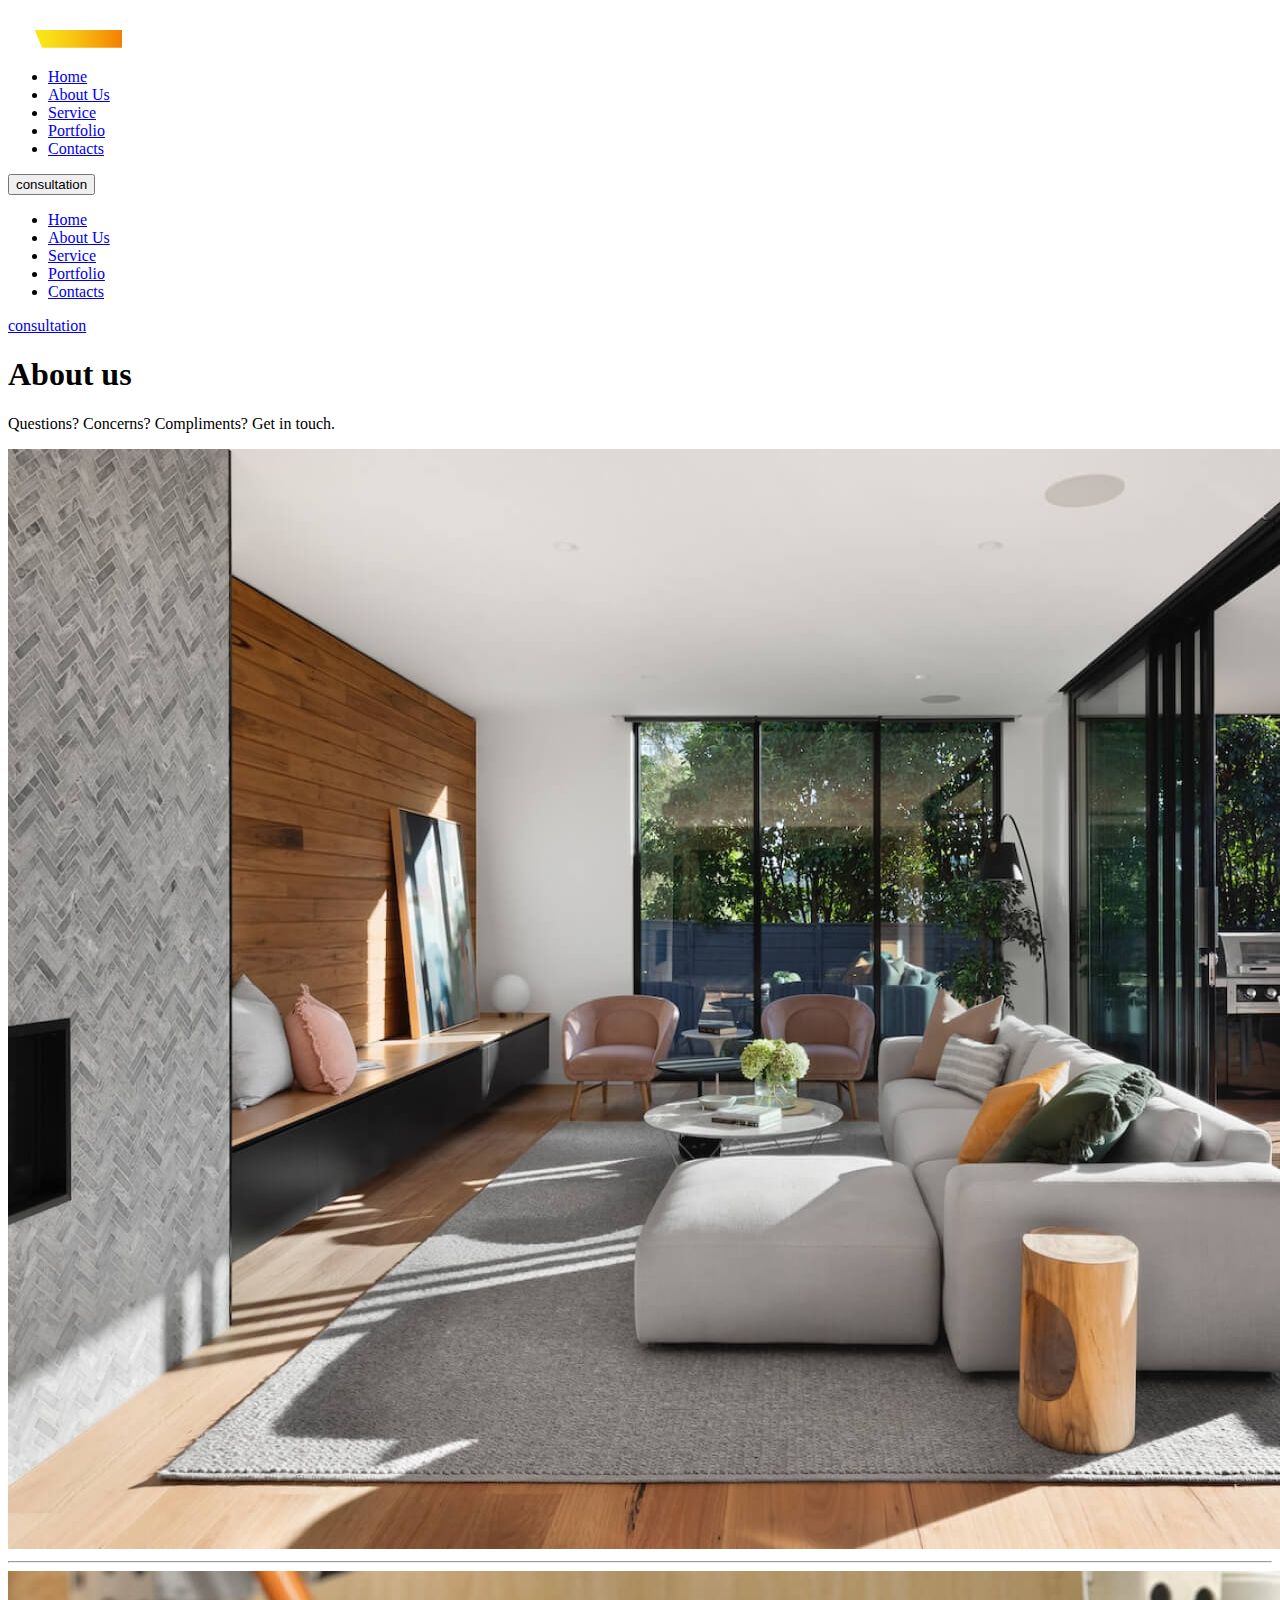
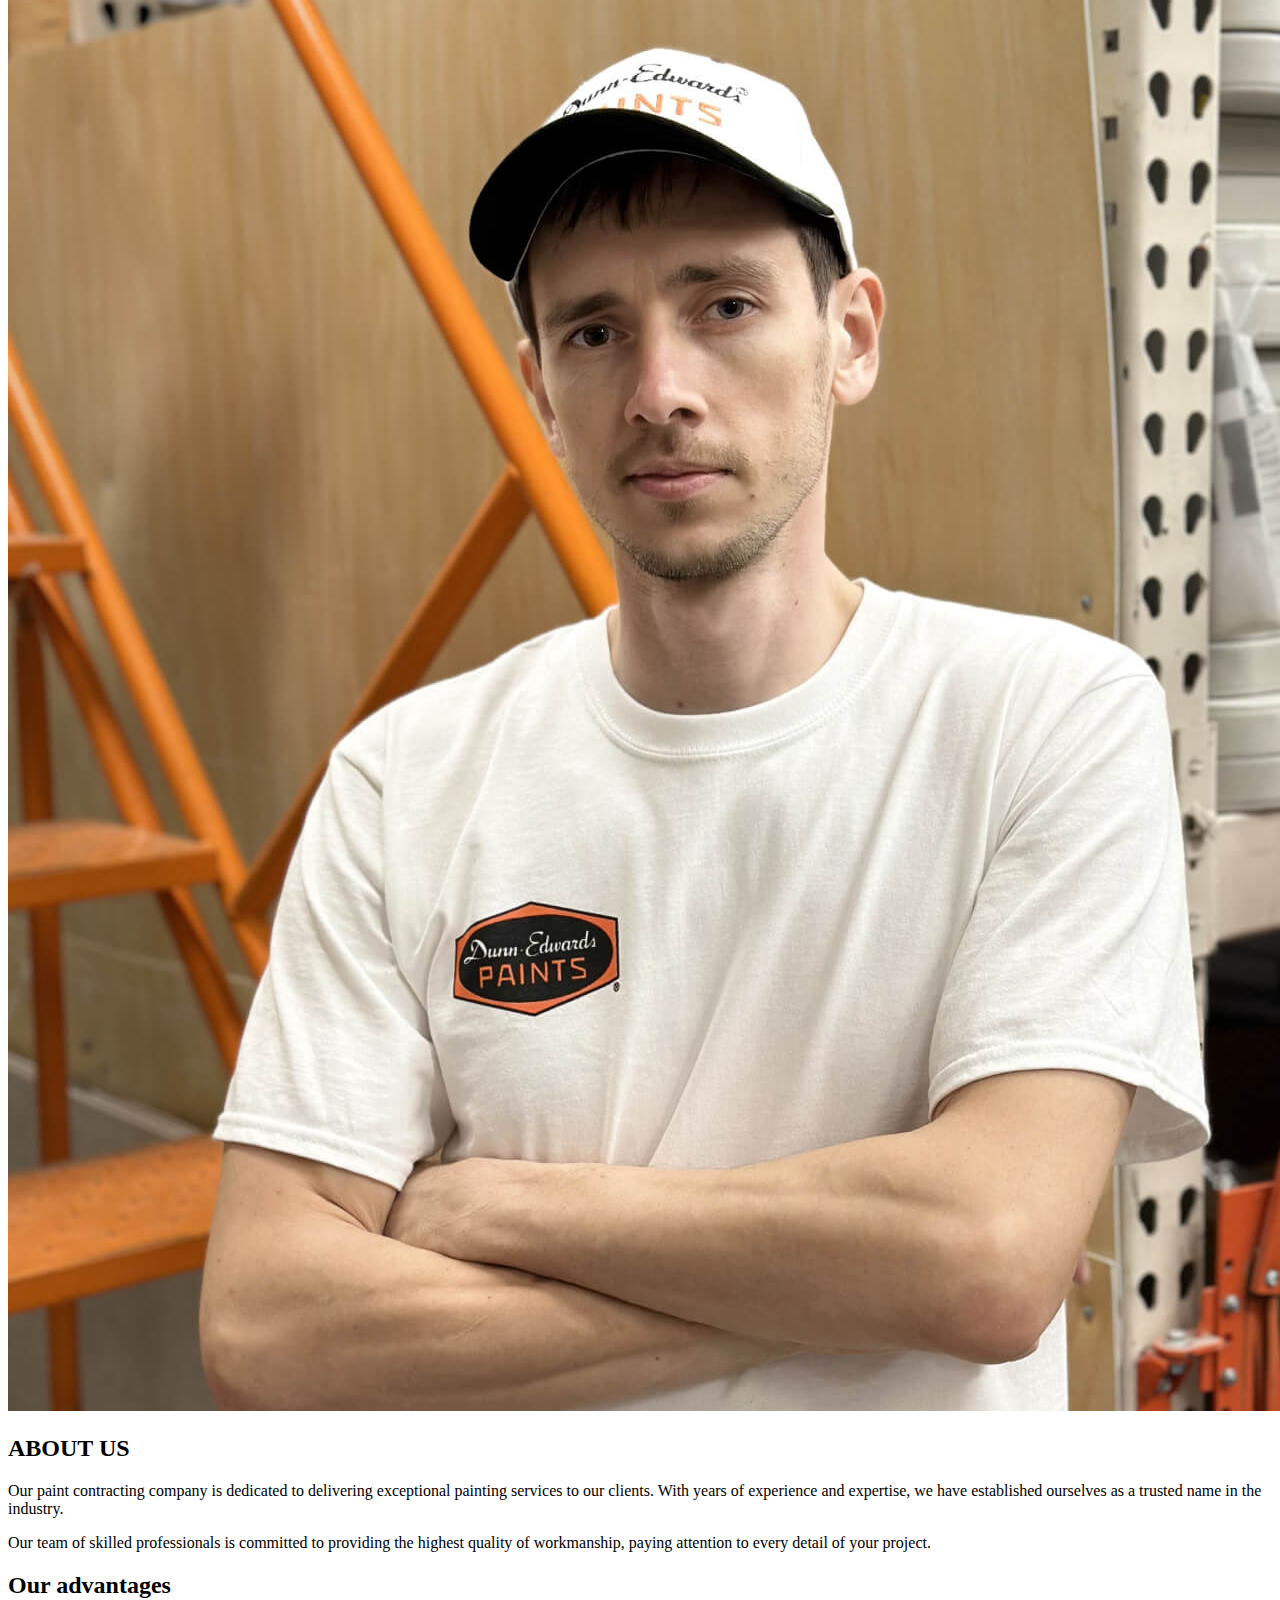
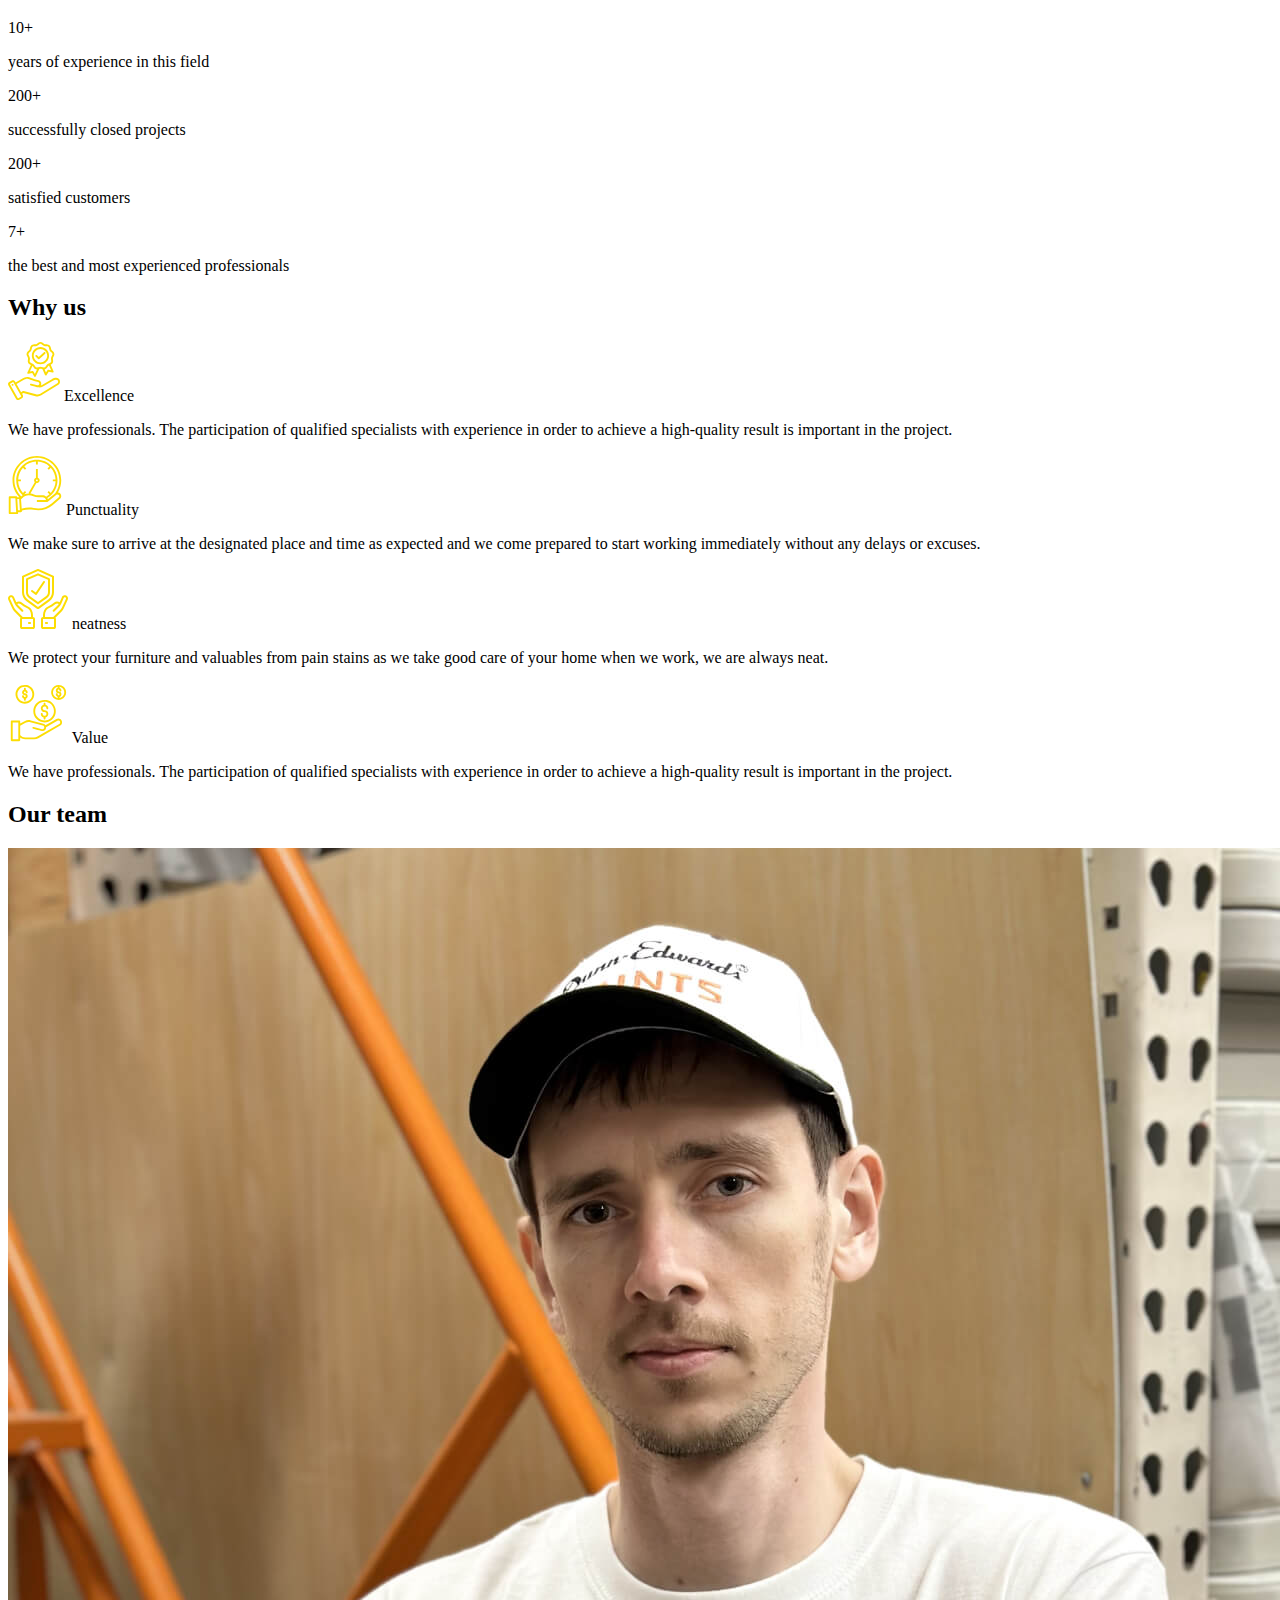
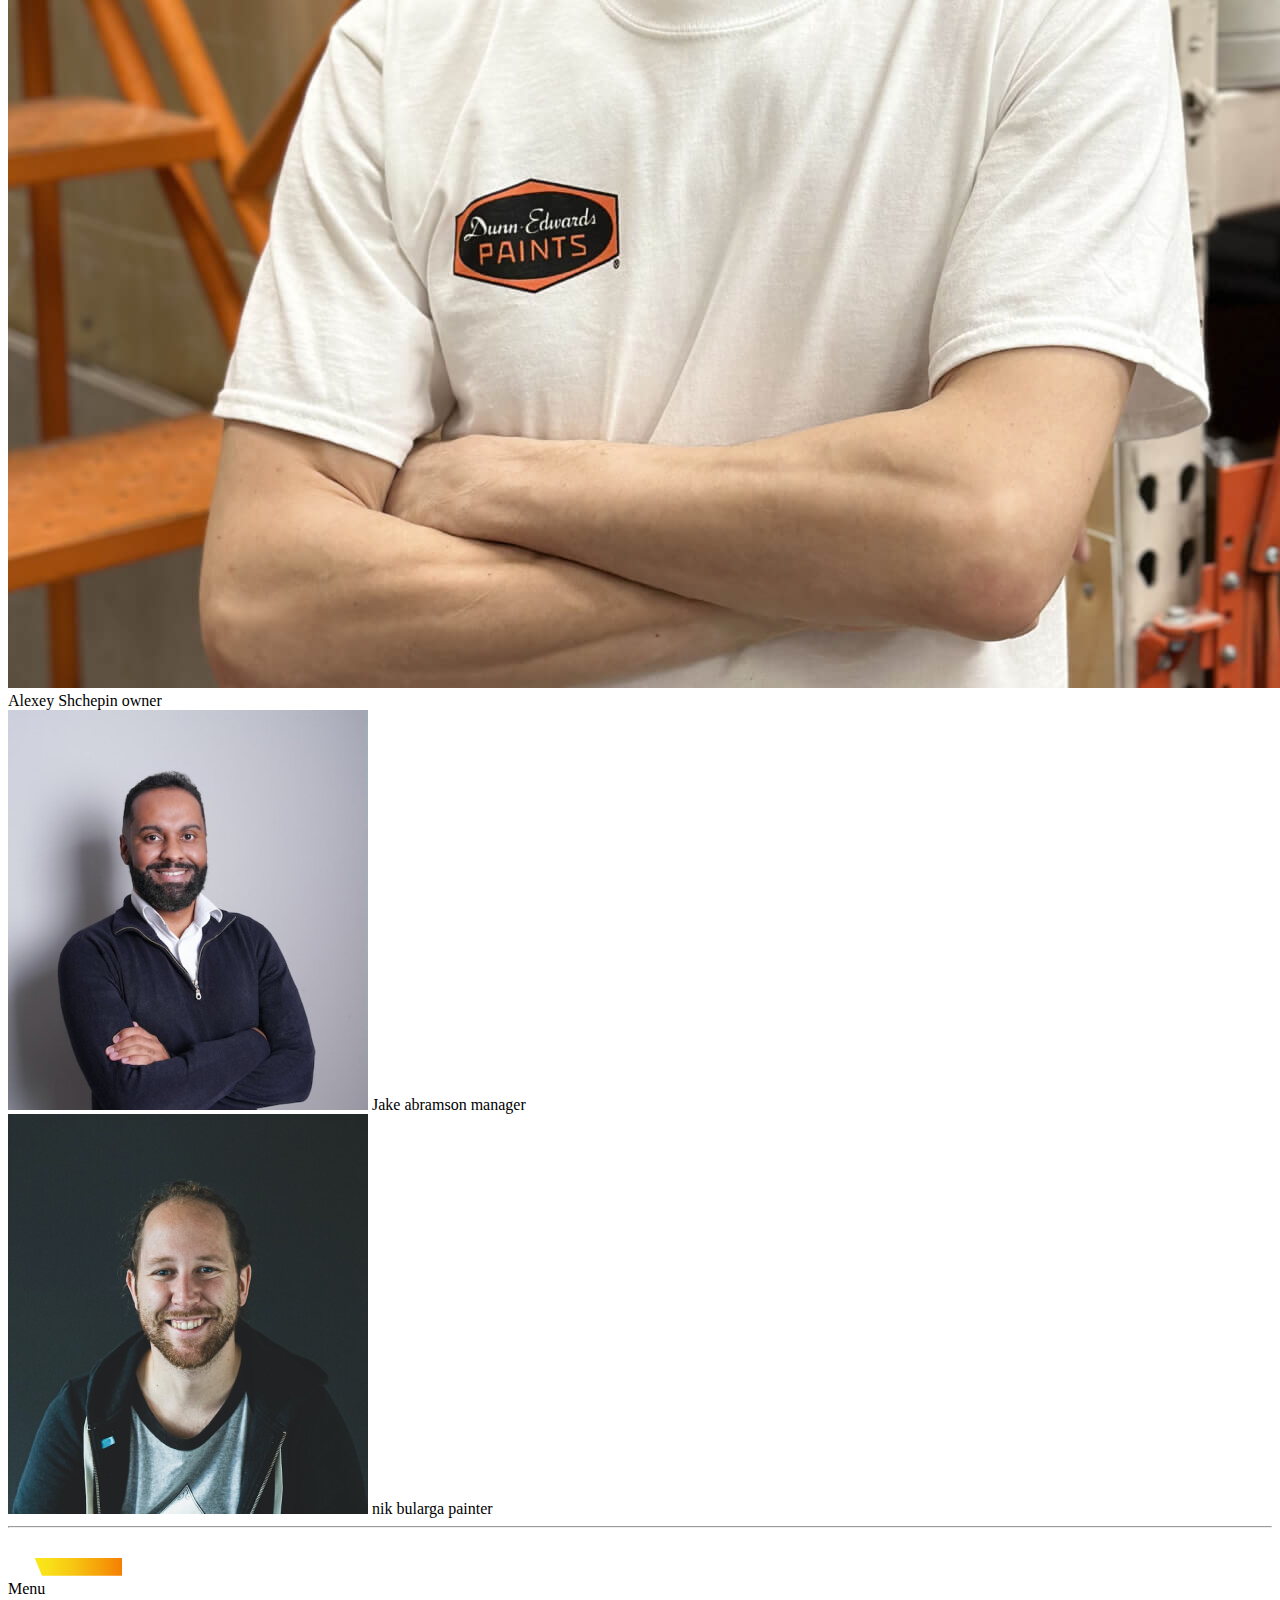
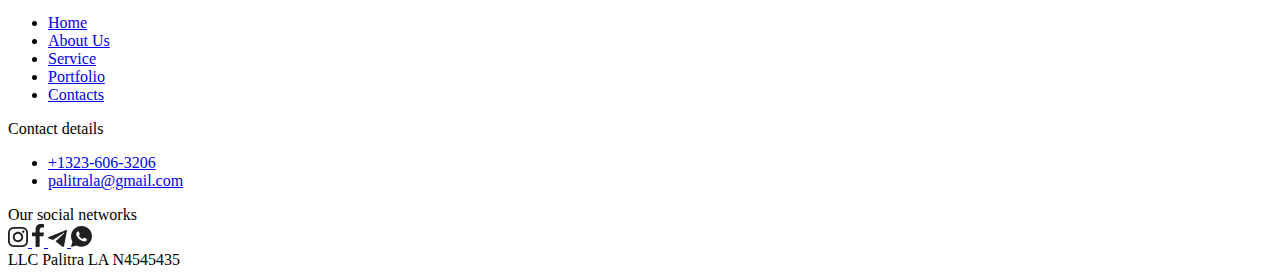
==== about.html @ a0961317 "add all site" ====
<!DOCTYPE html>
<html lang="en">

<head>
    <meta charset="UTF-8">
    <meta http-equiv="X-UA-Compatible" content="IE=edge">
    <meta name="viewport" content="width=device-width, initial-scale=1.0">
    <link rel="stylesheet" href="./style/style.css">
    <link rel="stylesheet" href="./style/slick-theme.css">
    <title>Document</title>
</head>

<body>
    <header>
        <div class="container">
            <div class="header__container">
                <img src="./images/logo.svg" alt="Header Logo" class="header__logo">
                <nav class="header__nav">
                    <ul>
                        <li ><a href="./index.html">Home</a></li>
                        <li><a class="active" href="./about.html">About Us</a></li>
                        <li><a href="#">Service</a></li>
                        <li><a href="./portfolio.html">Portfolio</a></li>
                        <li><a href="#">Contacts</a></li>
                    </ul>
                </nav>
                <button class="header__btn btn">consultation</button>
                <div class="menu-btn">
                    <span></span>
                    <span></span>
                    <span></span>
                </div>
            </div>
    
            <div class="menu">
                <nav>
                    <ul>
                        <li ><a href="./index.html">Home</a></li>
                        <li><a class="active" href="./about.html">About Us</a></li>
                        <li><a href="#">Service</a></li>
                        <li><a href="./portfolio.html">Portfolio</a></li>
                        <li><a href="#">Contacts</a></li>
                    </ul>
                   <a href="#" class="btn">consultation</a>
                </nav>
            </div>
        </div>
    </header>
    <main>
        <section class="main">
            <div class="container">
                <div class="main__container">
                    <div class="main__text">
                        <h1 class="main__title">About us</h1>
                        <p class="main__description">Questions? Concerns? Compliments? Get in touch.</p>
                        <!-- <a class="btn main__btn">Get started</a> -->
                    </div>
                    <img src="./images/home.jpg" alt="home">
                </div>
            </div>
            <hr>
        </section>
        <section class="about">
            <div class="container">
                <div class="about__container">
                    <img src="./images/man.jpg" alt="Man">
                    <div class="about__text">
                        <h2 class="about__title">ABOUT US</h2>
                        <p>Our paint contracting company is dedicated to delivering exceptional painting services to our
                            clients. With years of experience and expertise, we have established ourselves as a trusted
                            name in the industry.</p>
                        <p class="about__description">Our team of skilled professionals is committed to providing the
                            highest quality of workmanship, paying attention to every detail of your project.</p>
                        <!-- <a class="about__btn btn" href="#">Read more</a> -->
                    </div>
                </div>
            </div>
        </section>
        <section class="adventages">
            <div class="container">
                <h2 class="adventages__title">Our advantages</h2>
                <div class="adventages__container">
                    <div class="adventages__item">
                        <span>10+</span>
                        <p>years of experience in this field</p>
                    </div>
                    <div class="adventages__item">
                        <span>200+</span>
                        <p>successfully closed projects</p>
                    </div>
                    <div class="adventages__item">
                        <span>200+</span>
                        <p>satisfied customers</p>
                    </div>
                    <div class="adventages__item">
                        <span>7+</span>
                        <p>the best and most experienced professionals</p>
                    </div>
                </div>
            </div>
        </section>
        <section class="whyus">
            <div class="container">
                <h2 class="whyus__title">Why us</h2>
                <div class="whyus__wrapper">
                    <div class="whyus__item">
                        <img src="./images/Excellence.svg" alt="Excellence" class="whyus__item-img">
                        <span class="whyus__item-title">Excellence</span>
                        <p class="whyus__item-description">We have professionals. The participation of qualified specialists with experience  in order to achieve a high-quality result is important in the project.</p>
                    </div>
                    <div class="whyus__item">
                        <img src="./images/Punctuality.svg" alt="Punctuality" class="whyus__item-img">
                        <span class="whyus__item-title">Punctuality</span>
                        <p class="whyus__item-description">We make sure to arrive at the designated place and time as expected and we come prepared to start working immediately without any delays or excuses.</p>
                    </div>
                    <div class="whyus__item">
                        <img src="./images/neatness.svg" alt="neatness" class="whyus__item-img">
                        <span class="whyus__item-title">neatness</span>
                        <p class="whyus__item-description">We protect your furniture and valuables from pain stains as we take good care of your home when we work, we are always neat.</p>
                    </div>
                    <div class="whyus__item">
                        <img src="./images/Exellence.svg" alt="Value" class="whyus__item-img">
                        <span class="whyus__item-title">Value</span>
                        <p class="whyus__item-description">We have professionals. The participation of qualified specialists with experience  in order to achieve a high-quality result is important in the project.</p>
                    </div>
                </div>
            </div>
        </section>
        <section class="team">
            <div class="container">
                <h2 class="team__title">Our team</h2>
                <div class="team__container">
                    <div class="team__teammate">
                        <img class="team__teammate-img" src="./images/man.jpg" alt="Alexey Shchepin">
                        <span class="team__teammate-name">Alexey Shchepin</span>
                        <span class="team__teammate-position">owner</span>
                    </div>
                    <div class="team__teammate">
                        <img class="team__teammate-img" src="./images/man2.jpg" alt="Jake Abramson">
                        <span class="team__teammate-name">Jake abramson</span>
                        <span class="team__teammate-position">manager</span>
                    </div>
                    <div class="team__teammate">
                        <img class="team__teammate-img" src="./images/man3.jpg" alt="Nik Bularga">
                        <span class="team__teammate-name">nik bularga</span>
                        <span class="team__teammate-position">painter</span>
                    </div>
                </div>
            </div>
        </section>
        <hr>
    </main>
    <footer>
        <div class="container">
            <div class="footer__container">
                <img src="./images/logo.svg" alt="Footer Logo">
                <div class="footer__wrapper">
                    <div class="footer__first-column">
                        <span class="footer__first-column-title">Menu</span>
                        <ul>
                            <li><a href="#">Home</a></li>
                            <li><a href="#">About Us</a></li>
                            <li><a href="#">Service</a></li>
                            <li><a href="#">Portfolio</a></li>
                            <li><a href="#">Contacts</a></li>
                        </ul>
                    </div>
                    <div class="footer__second-coumn">
                        <span class="footer__first-column-title">Contact details</span>
                        <ul>
                            <li><a href="tel:+1323-606-3206">+1323-606-3206</a></li>
                            <li><a href="mailto:palitrala@gmail.com">palitrala@gmail.com</a></li>
                        </ul>
                    </div>
                    <div class="footer__socials">
                        <span class="footer__first-column-title">Our social networks</span>
                        <div class="footer__socials-icons">
                            <a href="https://www.instagram.com/palitra_la/">
                                <svg width="20" height="20" viewBox="0 0 20 20" fill="none"
                                    xmlns="http://www.w3.org/2000/svg">
                                    <path
                                        d="M10 1.80723C12.6506 1.80723 13.0121 1.80723 14.0964 1.80723C15.0602 1.80723 15.5422 2.04819 15.9036 2.16868C16.3855 2.40964 16.747 2.53012 17.1084 2.89157C17.4699 3.25301 17.7108 3.61446 17.8313 4.09639C17.9518 4.45783 18.0723 4.93976 18.1928 5.90362C18.1928 6.98795 18.1928 7.22892 18.1928 10C18.1928 12.7711 18.1928 13.0121 18.1928 14.0964C18.1928 15.0602 17.9518 15.5422 17.8313 15.9036C17.5904 16.3855 17.4699 16.747 17.1084 17.1084C16.747 17.4699 16.3855 17.7108 15.9036 17.8313C15.5422 17.9518 15.0602 18.0723 14.0964 18.1928C13.0121 18.1928 12.7711 18.1928 10 18.1928C7.22892 18.1928 6.98795 18.1928 5.90362 18.1928C4.93976 18.1928 4.45783 17.9518 4.09639 17.8313C3.61446 17.5904 3.25301 17.4699 2.89157 17.1084C2.53012 16.747 2.28916 16.3855 2.16868 15.9036C2.04819 15.5422 1.92771 15.0602 1.80723 14.0964C1.80723 13.0121 1.80723 12.7711 1.80723 10C1.80723 7.22892 1.80723 6.98795 1.80723 5.90362C1.80723 4.93976 2.04819 4.45783 2.16868 4.09639C2.40964 3.61446 2.53012 3.25301 2.89157 2.89157C3.25301 2.53012 3.61446 2.28916 4.09639 2.16868C4.45783 2.04819 4.93976 1.92771 5.90362 1.80723C6.98795 1.80723 7.3494 1.80723 10 1.80723ZM10 0C7.22892 0 6.98795 0 5.90362 0C4.81928 0 4.09639 0.240965 3.49398 0.481928C2.89157 0.722892 2.28916 1.08434 1.68675 1.68675C1.08434 2.28916 0.843374 2.77109 0.481928 3.49398C0.240965 4.09639 0.120482 4.81928 0 5.90362C0 6.98795 0 7.3494 0 10C0 12.7711 0 13.0121 0 14.0964C0 15.1807 0.240965 15.9036 0.481928 16.506C0.722892 17.1084 1.08434 17.7108 1.68675 18.3133C2.28916 18.9157 2.77109 19.1566 3.49398 19.5181C4.09639 19.759 4.81928 19.8795 5.90362 20C6.98795 20 7.3494 20 10 20C12.6506 20 13.0121 20 14.0964 20C15.1807 20 15.9036 19.759 16.506 19.5181C17.1084 19.2771 17.7108 18.9157 18.3133 18.3133C18.9157 17.7108 19.1566 17.2289 19.5181 16.506C19.759 15.9036 19.8795 15.1807 20 14.0964C20 13.0121 20 12.6506 20 10C20 7.3494 20 6.98795 20 5.90362C20 4.81928 19.759 4.09639 19.5181 3.49398C19.2771 2.89157 18.9157 2.28916 18.3133 1.68675C17.7108 1.08434 17.2289 0.843374 16.506 0.481928C15.9036 0.240965 15.1807 0.120482 14.0964 0C13.0121 0 12.7711 0 10 0Z"
                                        fill="#202020" />
                                    <path
                                        d="M10 4.81928C7.10843 4.81928 4.81928 7.10843 4.81928 10C4.81928 12.8916 7.10843 15.1807 10 15.1807C12.8916 15.1807 15.1807 12.8916 15.1807 10C15.1807 7.10843 12.8916 4.81928 10 4.81928ZM10 13.3735C8.19277 13.3735 6.62651 11.9277 6.62651 10C6.62651 8.19277 8.07229 6.62651 10 6.62651C11.8072 6.62651 13.3735 8.07229 13.3735 10C13.3735 11.8072 11.8072 13.3735 10 13.3735Z"
                                        fill="#202020" />
                                    <path
                                        d="M15.3012 5.90362C15.9666 5.90362 16.506 5.3642 16.506 4.6988C16.506 4.03339 15.9666 3.49398 15.3012 3.49398C14.6358 3.49398 14.0964 4.03339 14.0964 4.6988C14.0964 5.3642 14.6358 5.90362 15.3012 5.90362Z"
                                        fill="#202020" />
                                </svg>
                            </a>
                            <a href="https://www.facebook.com/profile.php?id=1412212329">
                                <svg width="12" height="23" viewBox="0 0 12 23" fill="none"
                                    xmlns="http://www.w3.org/2000/svg">
                                    <path
                                        d="M7.65708 12.3648H11.3793L11.9637 8.56055H7.65632V6.48134C7.65632 4.90099 8.16957 3.49962 9.63891 3.49962H12V0.179741C11.5852 0.123382 10.7078 0 9.04996 0C5.58819 0 3.55867 1.8393 3.55867 6.0297V8.56055H0V12.3648H3.55867V22.821C4.26344 22.9276 4.97729 23 5.71007 23C6.37245 23 7.01893 22.9391 7.65708 22.8522V12.3648Z"
                                        fill="#202020" />
                                </svg>
                            </a>
                            <a href="https://t.me/Grom1964">
                                <svg width="19" height="17" viewBox="0 0 19 17" fill="none"
                                    xmlns="http://www.w3.org/2000/svg">
                                    <path
                                        d="M19 0.602225L15.9946 16.2923C15.9946 16.2923 15.5741 17.3801 14.4189 16.8584L7.48458 11.3526L7.45242 11.3364C8.38909 10.4654 15.6524 3.70266 15.9698 3.39612C16.4613 2.92136 16.1562 2.63873 15.5856 2.99736L4.85679 10.053L0.717638 8.61077C0.717638 8.61077 0.0662573 8.37083 0.00359284 7.84911C-0.0598962 7.32653 0.739076 7.0439 0.739076 7.0439L17.6131 0.188948C17.6131 0.188948 19 -0.44207 19 0.602225Z"
                                        fill="#202020" />
                                </svg>
                            </a>
                            <a href="https://api.whatsapp.com/send?phone=13236063206&PalitraLa">
                                <svg width="21" height="21" viewBox="0 0 21 21" fill="none"
                                    xmlns="http://www.w3.org/2000/svg">
                                    <path
                                        d="M17.9268 3.0625C15.9512 1.09375 13.3171 0 10.5366 0C4.7561 0 0.0731696 4.66667 0.0731696 10.4271C0.0731696 12.25 0.585366 14.0729 1.46341 15.6042L0 21L5.56098 19.5417C7.09756 20.3438 8.78049 20.7812 10.5366 20.7812C16.3171 20.7812 21 16.1146 21 10.3542C20.9268 7.65625 19.9024 5.03125 17.9268 3.0625ZM15.5854 14.1458C15.3659 14.7292 14.3415 15.3125 13.8293 15.3854C13.3902 15.4583 12.8049 15.4583 12.2195 15.3125C11.8537 15.1667 11.3415 15.0208 10.7561 14.7292C8.12195 13.6354 6.43903 11.0104 6.29268 10.7917C6.14634 10.6458 5.19512 9.40625 5.19512 8.09375C5.19512 6.78125 5.85366 6.19792 6.07317 5.90625C6.29268 5.61458 6.58536 5.61458 6.80488 5.61458C6.95122 5.61458 7.17073 5.61458 7.31707 5.61458C7.46341 5.61458 7.68293 5.54167 7.90244 6.05208C8.12195 6.5625 8.63414 7.875 8.70731 7.94792C8.78049 8.09375 8.78049 8.23958 8.70731 8.38542C8.63414 8.53125 8.56097 8.67708 8.41463 8.82292C8.26829 8.96875 8.12195 9.1875 8.04878 9.26042C7.90244 9.40625 7.7561 9.55208 7.90244 9.77083C8.04878 10.0625 8.56097 10.8646 9.36585 11.5937C10.3902 12.4687 11.1951 12.7604 11.4878 12.9063C11.7805 13.0521 11.9268 12.9792 12.0732 12.8333C12.2195 12.6875 12.7317 12.1042 12.878 11.8125C13.0244 11.5208 13.2439 11.5938 13.4634 11.6667C13.6829 11.7396 15 12.3958 15.2195 12.5417C15.5122 12.6875 15.6585 12.7604 15.7317 12.8333C15.8049 13.0521 15.8049 13.5625 15.5854 14.1458Z"
                                        fill="#202020" />
                                </svg>
                            </a>
                        </div>
                    </div>
                </div>
            </div>
            <div class="footer__copyright">
                <span>LLC Palitra LA N4545435</span>
            </div>
        </div>
    </footer>
    <script src="./js/jquery.js"></script>
    <script src="./js/script.js"></script>
    <script src="./js/slick.min.js"></script>
</body>

</html>
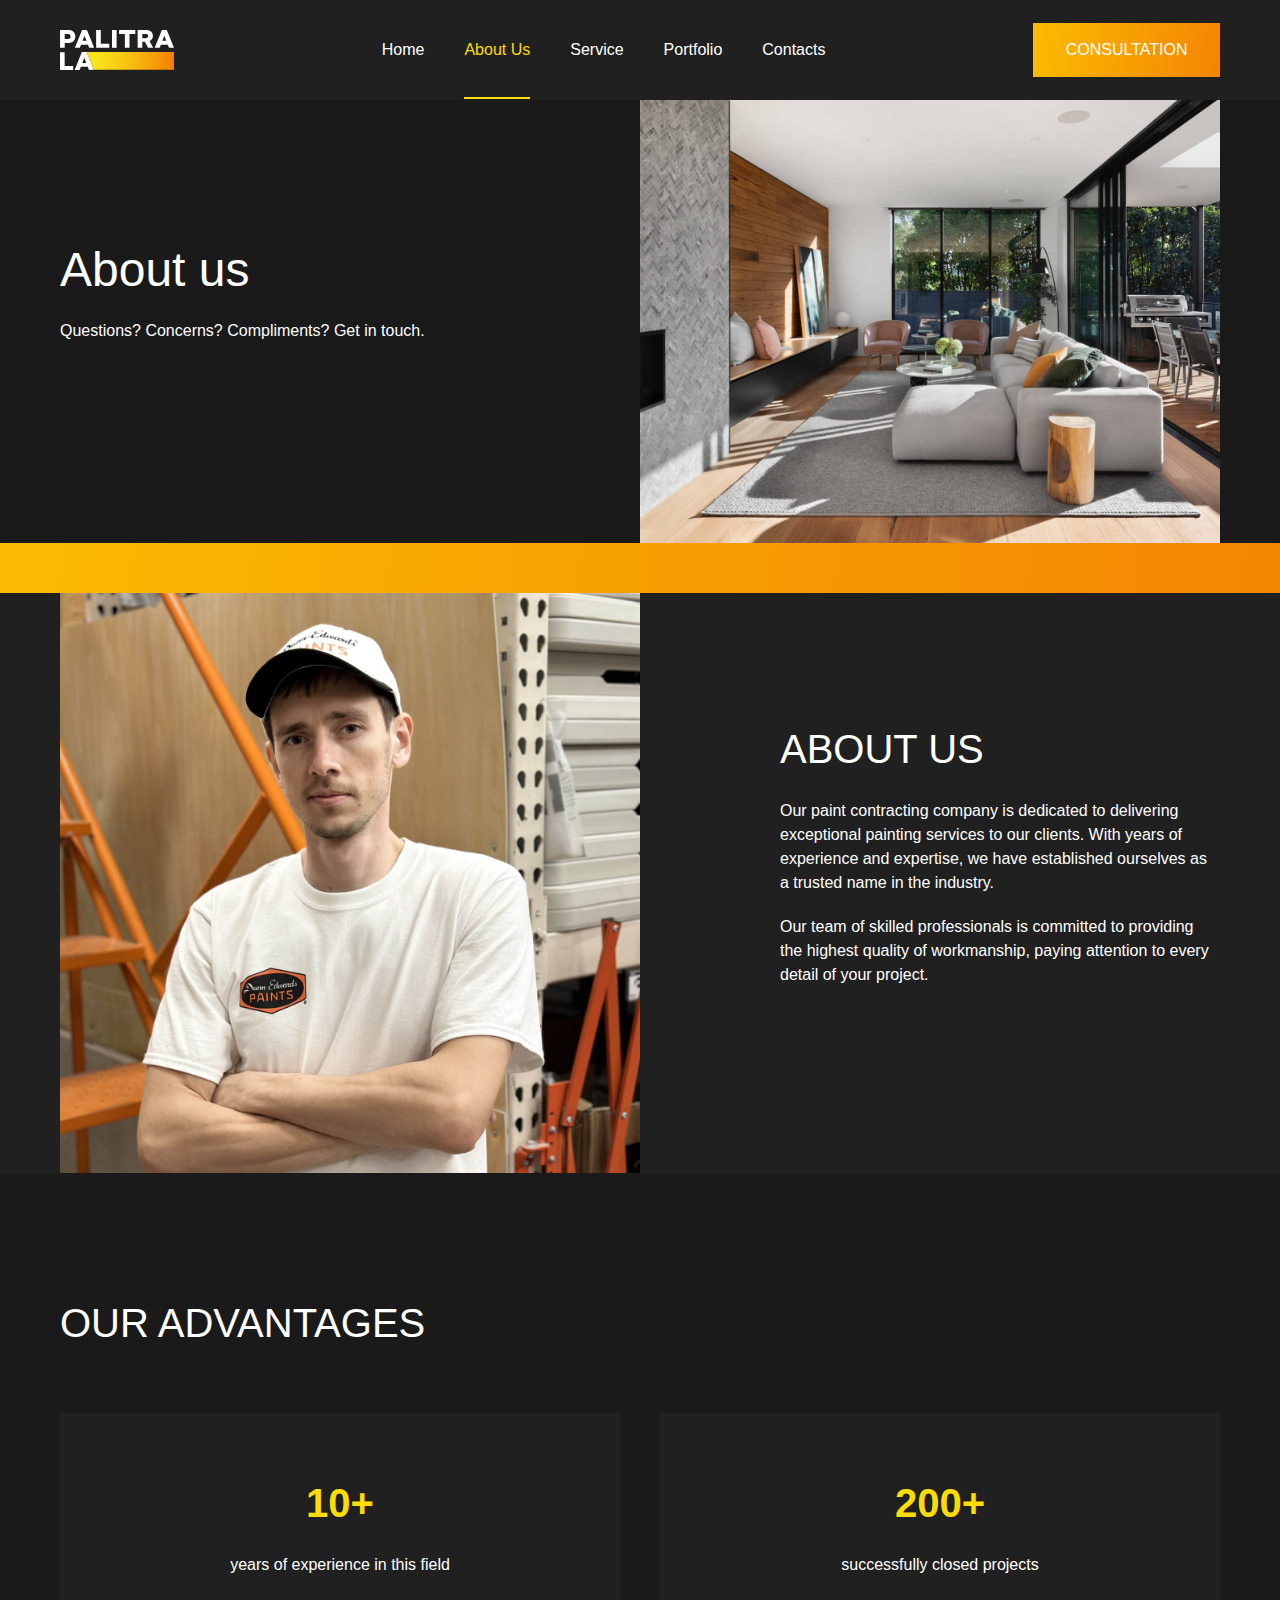
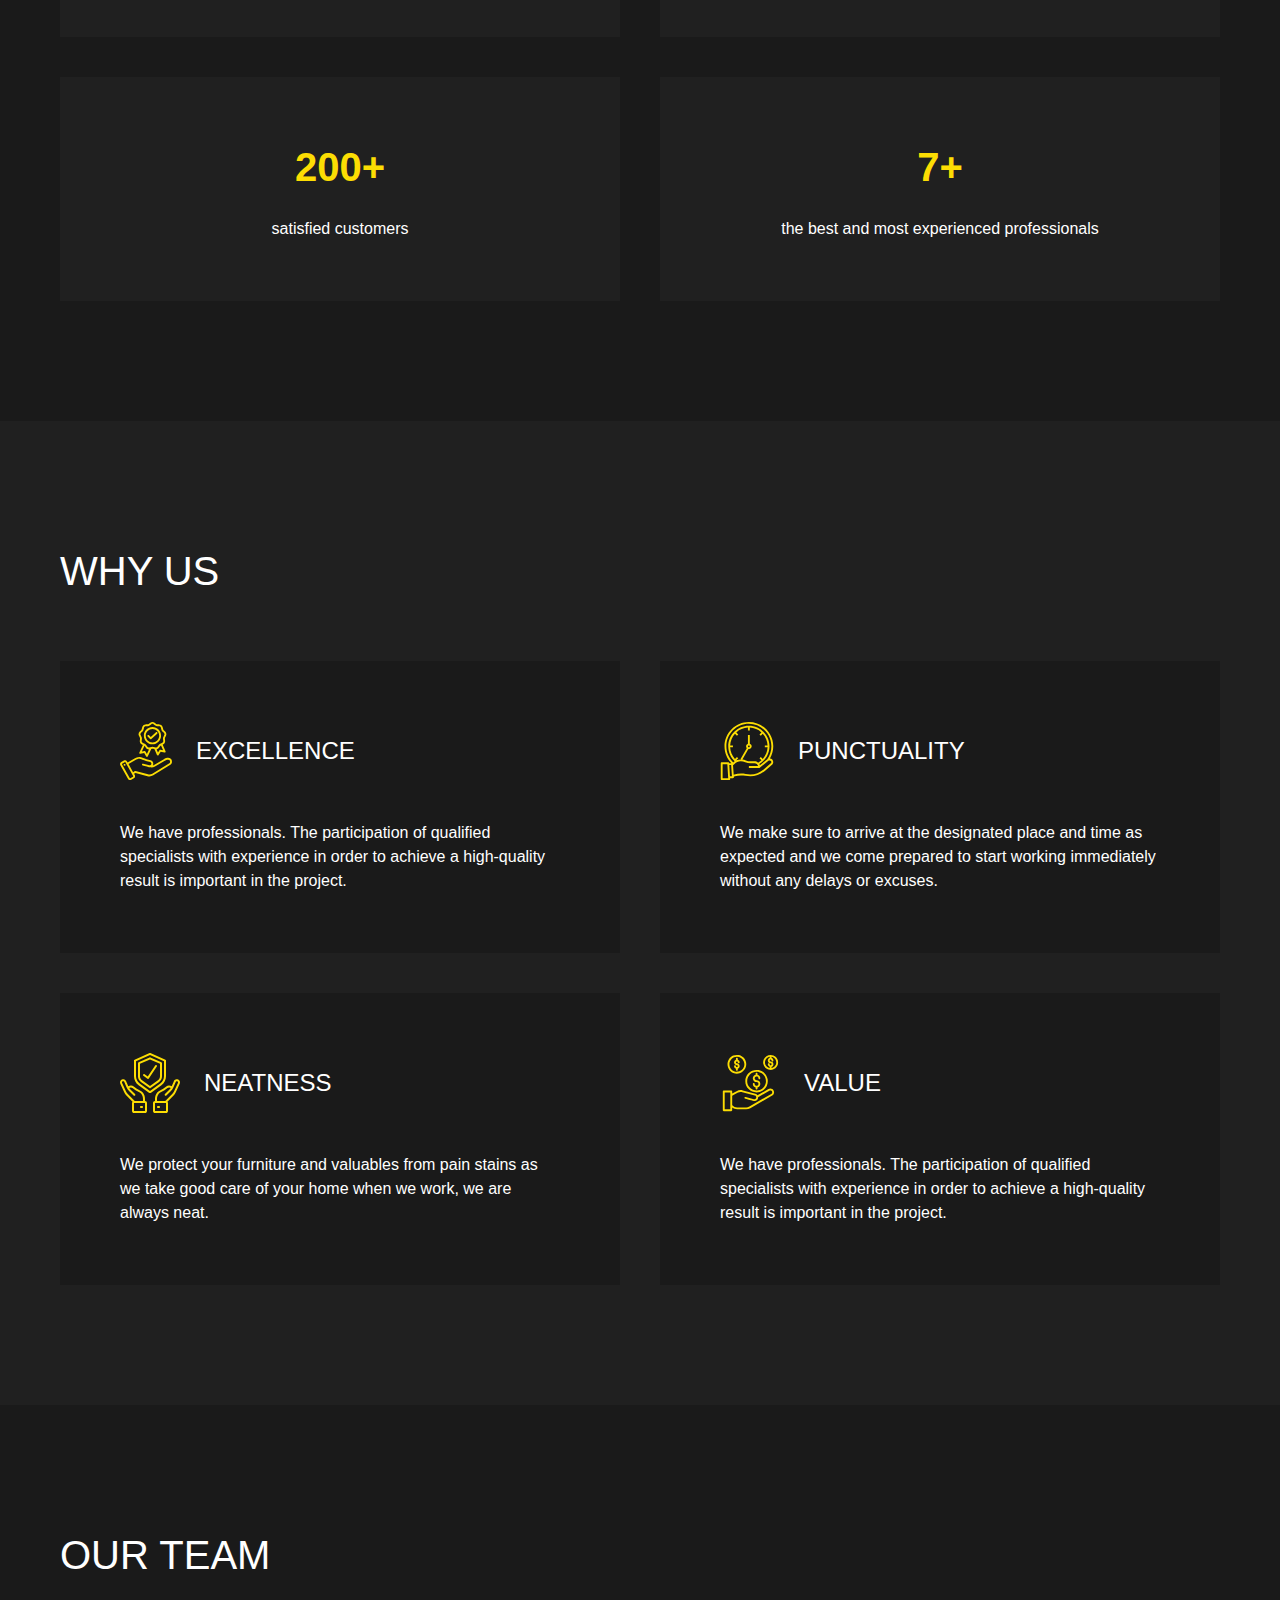
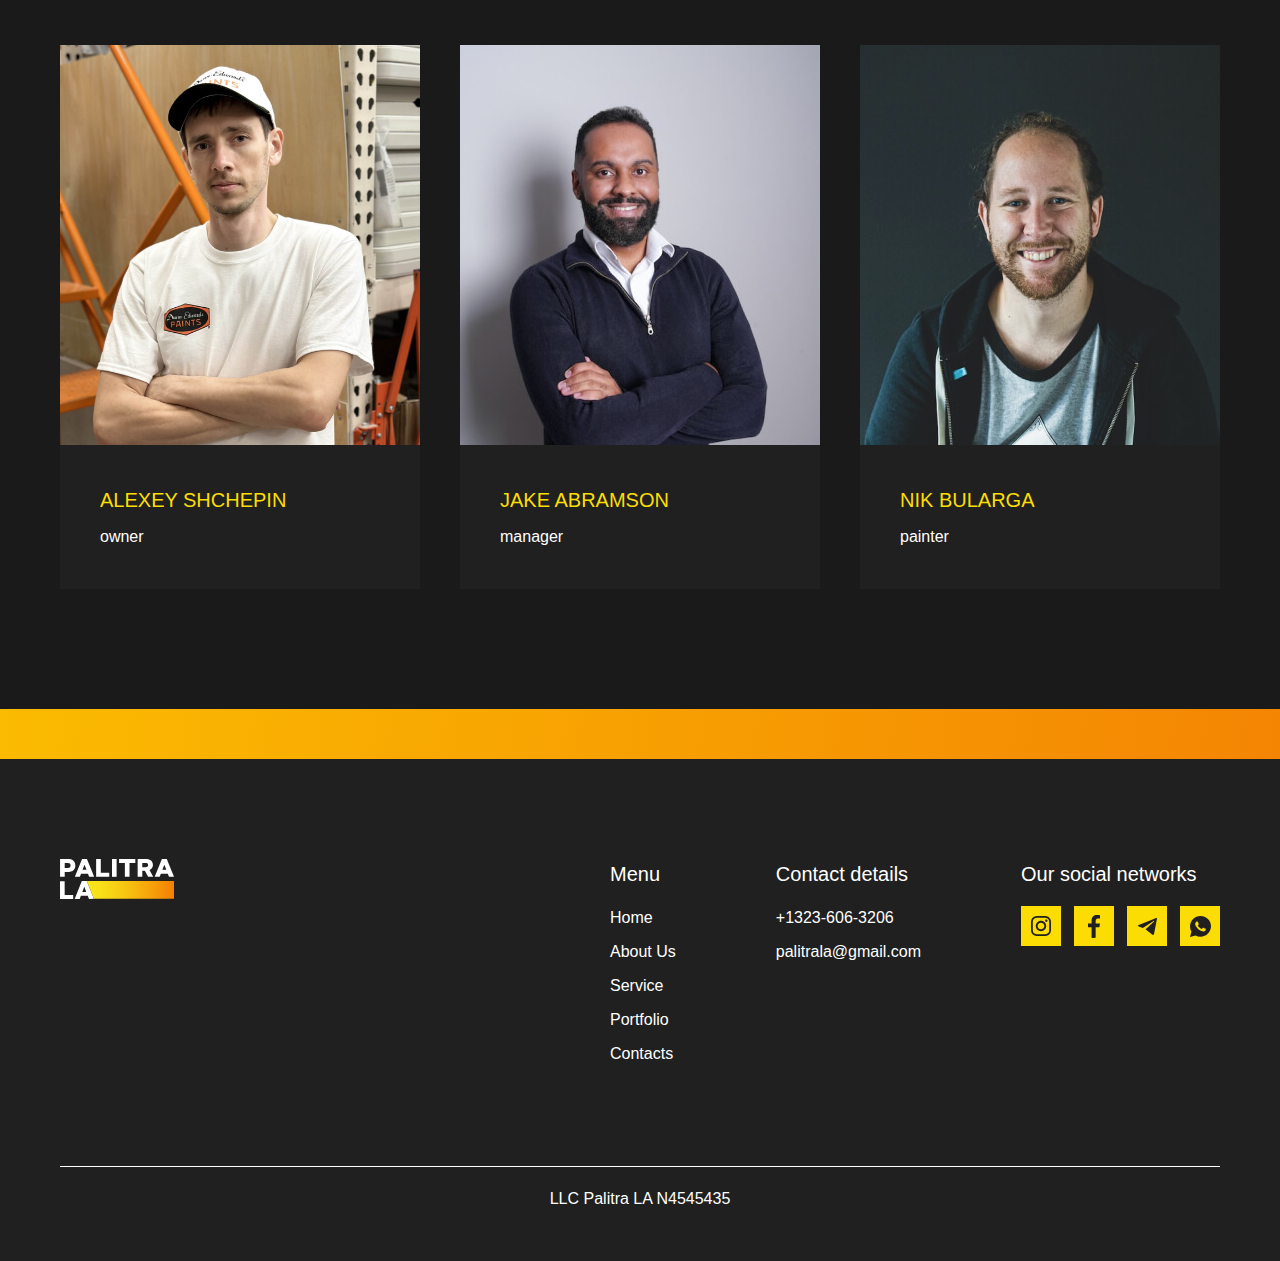
==== commit 26ac3aab: "create and styled service page" ====
--- a/about.html
+++ b/about.html
@@ -14,17 +14,17 @@
     <header>
         <div class="container">
             <div class="header__container">
-                <img src="./images/logo.svg" alt="Header Logo" class="header__logo">
+                <a href="./index.html"><img src="./images/logo.svg" alt="Header Logo" class="header__logo"></a>
                 <nav class="header__nav">
                     <ul>
                         <li ><a href="./index.html">Home</a></li>
                         <li><a class="active" href="./about.html">About Us</a></li>
-                        <li><a href="#">Service</a></li>
+                        <li><a href="./service.html">Service</a></li>
                         <li><a href="./portfolio.html">Portfolio</a></li>
-                        <li><a href="#">Contacts</a></li>
+                        <li><a href="./contact_us.html">Contacts</a></li>
                     </ul>
                 </nav>
-                <button class="header__btn btn">consultation</button>
+                <a href="./about.html" class="header__btn btn">consultation</a>
                 <div class="menu-btn">
                     <span></span>
                     <span></span>
@@ -37,11 +37,11 @@
                     <ul>
                         <li ><a href="./index.html">Home</a></li>
                         <li><a class="active" href="./about.html">About Us</a></li>
-                        <li><a href="#">Service</a></li>
+                        <li><a href="./service.html">Service</a></li>
                         <li><a href="./portfolio.html">Portfolio</a></li>
-                        <li><a href="#">Contacts</a></li>
+                        <li><a href="./contact_us.html">Contacts</a></li>
                     </ul>
-                   <a href="#" class="btn">consultation</a>
+                   <a href="./about.html" class="btn">consultation</a>
                 </nav>
             </div>
         </div>
@@ -158,11 +158,11 @@
                     <div class="footer__first-column">
                         <span class="footer__first-column-title">Menu</span>
                         <ul>
-                            <li><a href="#">Home</a></li>
-                            <li><a href="#">About Us</a></li>
-                            <li><a href="#">Service</a></li>
-                            <li><a href="#">Portfolio</a></li>
-                            <li><a href="#">Contacts</a></li>
+                            <li><a href="./index.html">Home</a></li>
+                            <li><a href="./about.html">About Us</a></li>
+                            <li><a href="./service.html">Service</a></li>
+                            <li><a href="./portfolio.html">Portfolio</a></li>
+                            <li><a href="./contact_us.html">Contacts</a></li>
                         </ul>
                     </div>
                     <div class="footer__second-coumn">
@@ -176,43 +176,27 @@
                         <span class="footer__first-column-title">Our social networks</span>
                         <div class="footer__socials-icons">
                             <a href="https://www.instagram.com/palitra_la/">
-                                <svg width="20" height="20" viewBox="0 0 20 20" fill="none"
-                                    xmlns="http://www.w3.org/2000/svg">
-                                    <path
-                                        d="M10 1.80723C12.6506 1.80723 13.0121 1.80723 14.0964 1.80723C15.0602 1.80723 15.5422 2.04819 15.9036 2.16868C16.3855 2.40964 16.747 2.53012 17.1084 2.89157C17.4699 3.25301 17.7108 3.61446 17.8313 4.09639C17.9518 4.45783 18.0723 4.93976 18.1928 5.90362C18.1928 6.98795 18.1928 7.22892 18.1928 10C18.1928 12.7711 18.1928 13.0121 18.1928 14.0964C18.1928 15.0602 17.9518 15.5422 17.8313 15.9036C17.5904 16.3855 17.4699 16.747 17.1084 17.1084C16.747 17.4699 16.3855 17.7108 15.9036 17.8313C15.5422 17.9518 15.0602 18.0723 14.0964 18.1928C13.0121 18.1928 12.7711 18.1928 10 18.1928C7.22892 18.1928 6.98795 18.1928 5.90362 18.1928C4.93976 18.1928 4.45783 17.9518 4.09639 17.8313C3.61446 17.5904 3.25301 17.4699 2.89157 17.1084C2.53012 16.747 2.28916 16.3855 2.16868 15.9036C2.04819 15.5422 1.92771 15.0602 1.80723 14.0964C1.80723 13.0121 1.80723 12.7711 1.80723 10C1.80723 7.22892 1.80723 6.98795 1.80723 5.90362C1.80723 4.93976 2.04819 4.45783 2.16868 4.09639C2.40964 3.61446 2.53012 3.25301 2.89157 2.89157C3.25301 2.53012 3.61446 2.28916 4.09639 2.16868C4.45783 2.04819 4.93976 1.92771 5.90362 1.80723C6.98795 1.80723 7.3494 1.80723 10 1.80723ZM10 0C7.22892 0 6.98795 0 5.90362 0C4.81928 0 4.09639 0.240965 3.49398 0.481928C2.89157 0.722892 2.28916 1.08434 1.68675 1.68675C1.08434 2.28916 0.843374 2.77109 0.481928 3.49398C0.240965 4.09639 0.120482 4.81928 0 5.90362C0 6.98795 0 7.3494 0 10C0 12.7711 0 13.0121 0 14.0964C0 15.1807 0.240965 15.9036 0.481928 16.506C0.722892 17.1084 1.08434 17.7108 1.68675 18.3133C2.28916 18.9157 2.77109 19.1566 3.49398 19.5181C4.09639 19.759 4.81928 19.8795 5.90362 20C6.98795 20 7.3494 20 10 20C12.6506 20 13.0121 20 14.0964 20C15.1807 20 15.9036 19.759 16.506 19.5181C17.1084 19.2771 17.7108 18.9157 18.3133 18.3133C18.9157 17.7108 19.1566 17.2289 19.5181 16.506C19.759 15.9036 19.8795 15.1807 20 14.0964C20 13.0121 20 12.6506 20 10C20 7.3494 20 6.98795 20 5.90362C20 4.81928 19.759 4.09639 19.5181 3.49398C19.2771 2.89157 18.9157 2.28916 18.3133 1.68675C17.7108 1.08434 17.2289 0.843374 16.506 0.481928C15.9036 0.240965 15.1807 0.120482 14.0964 0C13.0121 0 12.7711 0 10 0Z"
-                                        fill="#202020" />
-                                    <path
-                                        d="M10 4.81928C7.10843 4.81928 4.81928 7.10843 4.81928 10C4.81928 12.8916 7.10843 15.1807 10 15.1807C12.8916 15.1807 15.1807 12.8916 15.1807 10C15.1807 7.10843 12.8916 4.81928 10 4.81928ZM10 13.3735C8.19277 13.3735 6.62651 11.9277 6.62651 10C6.62651 8.19277 8.07229 6.62651 10 6.62651C11.8072 6.62651 13.3735 8.07229 13.3735 10C13.3735 11.8072 11.8072 13.3735 10 13.3735Z"
-                                        fill="#202020" />
-                                    <path
-                                        d="M15.3012 5.90362C15.9666 5.90362 16.506 5.3642 16.506 4.6988C16.506 4.03339 15.9666 3.49398 15.3012 3.49398C14.6358 3.49398 14.0964 4.03339 14.0964 4.6988C14.0964 5.3642 14.6358 5.90362 15.3012 5.90362Z"
-                                        fill="#202020" />
+                                <svg width="20" height="20" viewBox="0 0 20 20" fill="none" xmlns="http://www.w3.org/2000/svg">
+                                    <path d="M10 1.80723C12.6506 1.80723 13.0121 1.80723 14.0964 1.80723C15.0602 1.80723 15.5422 2.04819 15.9036 2.16868C16.3855 2.40964 16.747 2.53012 17.1084 2.89157C17.4699 3.25301 17.7108 3.61446 17.8313 4.09639C17.9518 4.45783 18.0723 4.93976 18.1928 5.90362C18.1928 6.98795 18.1928 7.22892 18.1928 10C18.1928 12.7711 18.1928 13.0121 18.1928 14.0964C18.1928 15.0602 17.9518 15.5422 17.8313 15.9036C17.5904 16.3855 17.4699 16.747 17.1084 17.1084C16.747 17.4699 16.3855 17.7108 15.9036 17.8313C15.5422 17.9518 15.0602 18.0723 14.0964 18.1928C13.0121 18.1928 12.7711 18.1928 10 18.1928C7.22892 18.1928 6.98795 18.1928 5.90362 18.1928C4.93976 18.1928 4.45783 17.9518 4.09639 17.8313C3.61446 17.5904 3.25301 17.4699 2.89157 17.1084C2.53012 16.747 2.28916 16.3855 2.16868 15.9036C2.04819 15.5422 1.92771 15.0602 1.80723 14.0964C1.80723 13.0121 1.80723 12.7711 1.80723 10C1.80723 7.22892 1.80723 6.98795 1.80723 5.90362C1.80723 4.93976 2.04819 4.45783 2.16868 4.09639C2.40964 3.61446 2.53012 3.25301 2.89157 2.89157C3.25301 2.53012 3.61446 2.28916 4.09639 2.16868C4.45783 2.04819 4.93976 1.92771 5.90362 1.80723C6.98795 1.80723 7.3494 1.80723 10 1.80723ZM10 0C7.22892 0 6.98795 0 5.90362 0C4.81928 0 4.09639 0.240965 3.49398 0.481928C2.89157 0.722892 2.28916 1.08434 1.68675 1.68675C1.08434 2.28916 0.843374 2.77109 0.481928 3.49398C0.240965 4.09639 0.120482 4.81928 0 5.90362C0 6.98795 0 7.3494 0 10C0 12.7711 0 13.0121 0 14.0964C0 15.1807 0.240965 15.9036 0.481928 16.506C0.722892 17.1084 1.08434 17.7108 1.68675 18.3133C2.28916 18.9157 2.77109 19.1566 3.49398 19.5181C4.09639 19.759 4.81928 19.8795 5.90362 20C6.98795 20 7.3494 20 10 20C12.6506 20 13.0121 20 14.0964 20C15.1807 20 15.9036 19.759 16.506 19.5181C17.1084 19.2771 17.7108 18.9157 18.3133 18.3133C18.9157 17.7108 19.1566 17.2289 19.5181 16.506C19.759 15.9036 19.8795 15.1807 20 14.0964C20 13.0121 20 12.6506 20 10C20 7.3494 20 6.98795 20 5.90362C20 4.81928 19.759 4.09639 19.5181 3.49398C19.2771 2.89157 18.9157 2.28916 18.3133 1.68675C17.7108 1.08434 17.2289 0.843374 16.506 0.481928C15.9036 0.240965 15.1807 0.120482 14.0964 0C13.0121 0 12.7711 0 10 0Z" fill="#202020"/>
+                                    <path d="M10 4.81928C7.10843 4.81928 4.81928 7.10843 4.81928 10C4.81928 12.8916 7.10843 15.1807 10 15.1807C12.8916 15.1807 15.1807 12.8916 15.1807 10C15.1807 7.10843 12.8916 4.81928 10 4.81928ZM10 13.3735C8.19277 13.3735 6.62651 11.9277 6.62651 10C6.62651 8.19277 8.07229 6.62651 10 6.62651C11.8072 6.62651 13.3735 8.07229 13.3735 10C13.3735 11.8072 11.8072 13.3735 10 13.3735Z" fill="#202020"/>
+                                    <path d="M15.3012 5.90362C15.9666 5.90362 16.506 5.3642 16.506 4.6988C16.506 4.03339 15.9666 3.49398 15.3012 3.49398C14.6358 3.49398 14.0964 4.03339 14.0964 4.6988C14.0964 5.3642 14.6358 5.90362 15.3012 5.90362Z" fill="#202020"/>
                                 </svg>
                             </a>
                             <a href="https://www.facebook.com/profile.php?id=1412212329">
-                                <svg width="12" height="23" viewBox="0 0 12 23" fill="none"
-                                    xmlns="http://www.w3.org/2000/svg">
-                                    <path
-                                        d="M7.65708 12.3648H11.3793L11.9637 8.56055H7.65632V6.48134C7.65632 4.90099 8.16957 3.49962 9.63891 3.49962H12V0.179741C11.5852 0.123382 10.7078 0 9.04996 0C5.58819 0 3.55867 1.8393 3.55867 6.0297V8.56055H0V12.3648H3.55867V22.821C4.26344 22.9276 4.97729 23 5.71007 23C6.37245 23 7.01893 22.9391 7.65708 22.8522V12.3648Z"
-                                        fill="#202020" />
+                                <svg width="12" height="23" viewBox="0 0 12 23" fill="none" xmlns="http://www.w3.org/2000/svg">
+                                    <path d="M7.65708 12.3648H11.3793L11.9637 8.56055H7.65632V6.48134C7.65632 4.90099 8.16957 3.49962 9.63891 3.49962H12V0.179741C11.5852 0.123382 10.7078 0 9.04996 0C5.58819 0 3.55867 1.8393 3.55867 6.0297V8.56055H0V12.3648H3.55867V22.821C4.26344 22.9276 4.97729 23 5.71007 23C6.37245 23 7.01893 22.9391 7.65708 22.8522V12.3648Z" fill="#202020"/>
                                 </svg>
                             </a>
                             <a href="https://t.me/Grom1964">
-                                <svg width="19" height="17" viewBox="0 0 19 17" fill="none"
-                                    xmlns="http://www.w3.org/2000/svg">
-                                    <path
-                                        d="M19 0.602225L15.9946 16.2923C15.9946 16.2923 15.5741 17.3801 14.4189 16.8584L7.48458 11.3526L7.45242 11.3364C8.38909 10.4654 15.6524 3.70266 15.9698 3.39612C16.4613 2.92136 16.1562 2.63873 15.5856 2.99736L4.85679 10.053L0.717638 8.61077C0.717638 8.61077 0.0662573 8.37083 0.00359284 7.84911C-0.0598962 7.32653 0.739076 7.0439 0.739076 7.0439L17.6131 0.188948C17.6131 0.188948 19 -0.44207 19 0.602225Z"
-                                        fill="#202020" />
+                                <svg width="19" height="17" viewBox="0 0 19 17" fill="none" xmlns="http://www.w3.org/2000/svg">
+                                    <path d="M19 0.602225L15.9946 16.2923C15.9946 16.2923 15.5741 17.3801 14.4189 16.8584L7.48458 11.3526L7.45242 11.3364C8.38909 10.4654 15.6524 3.70266 15.9698 3.39612C16.4613 2.92136 16.1562 2.63873 15.5856 2.99736L4.85679 10.053L0.717638 8.61077C0.717638 8.61077 0.0662573 8.37083 0.00359284 7.84911C-0.0598962 7.32653 0.739076 7.0439 0.739076 7.0439L17.6131 0.188948C17.6131 0.188948 19 -0.44207 19 0.602225Z" fill="#202020"/>
                                 </svg>
                             </a>
                             <a href="https://api.whatsapp.com/send?phone=13236063206&PalitraLa">
-                                <svg width="21" height="21" viewBox="0 0 21 21" fill="none"
-                                    xmlns="http://www.w3.org/2000/svg">
-                                    <path
-                                        d="M17.9268 3.0625C15.9512 1.09375 13.3171 0 10.5366 0C4.7561 0 0.0731696 4.66667 0.0731696 10.4271C0.0731696 12.25 0.585366 14.0729 1.46341 15.6042L0 21L5.56098 19.5417C7.09756 20.3438 8.78049 20.7812 10.5366 20.7812C16.3171 20.7812 21 16.1146 21 10.3542C20.9268 7.65625 19.9024 5.03125 17.9268 3.0625ZM15.5854 14.1458C15.3659 14.7292 14.3415 15.3125 13.8293 15.3854C13.3902 15.4583 12.8049 15.4583 12.2195 15.3125C11.8537 15.1667 11.3415 15.0208 10.7561 14.7292C8.12195 13.6354 6.43903 11.0104 6.29268 10.7917C6.14634 10.6458 5.19512 9.40625 5.19512 8.09375C5.19512 6.78125 5.85366 6.19792 6.07317 5.90625C6.29268 5.61458 6.58536 5.61458 6.80488 5.61458C6.95122 5.61458 7.17073 5.61458 7.31707 5.61458C7.46341 5.61458 7.68293 5.54167 7.90244 6.05208C8.12195 6.5625 8.63414 7.875 8.70731 7.94792C8.78049 8.09375 8.78049 8.23958 8.70731 8.38542C8.63414 8.53125 8.56097 8.67708 8.41463 8.82292C8.26829 8.96875 8.12195 9.1875 8.04878 9.26042C7.90244 9.40625 7.7561 9.55208 7.90244 9.77083C8.04878 10.0625 8.56097 10.8646 9.36585 11.5937C10.3902 12.4687 11.1951 12.7604 11.4878 12.9063C11.7805 13.0521 11.9268 12.9792 12.0732 12.8333C12.2195 12.6875 12.7317 12.1042 12.878 11.8125C13.0244 11.5208 13.2439 11.5938 13.4634 11.6667C13.6829 11.7396 15 12.3958 15.2195 12.5417C15.5122 12.6875 15.6585 12.7604 15.7317 12.8333C15.8049 13.0521 15.8049 13.5625 15.5854 14.1458Z"
-                                        fill="#202020" />
-                                </svg>
-                            </a>
+                                <svg width="21" height="21" viewBox="0 0 21 21" fill="none" xmlns="http://www.w3.org/2000/svg">
+                                <path d="M17.9268 3.0625C15.9512 1.09375 13.3171 0 10.5366 0C4.7561 0 0.0731696 4.66667 0.0731696 10.4271C0.0731696 12.25 0.585366 14.0729 1.46341 15.6042L0 21L5.56098 19.5417C7.09756 20.3438 8.78049 20.7812 10.5366 20.7812C16.3171 20.7812 21 16.1146 21 10.3542C20.9268 7.65625 19.9024 5.03125 17.9268 3.0625ZM15.5854 14.1458C15.3659 14.7292 14.3415 15.3125 13.8293 15.3854C13.3902 15.4583 12.8049 15.4583 12.2195 15.3125C11.8537 15.1667 11.3415 15.0208 10.7561 14.7292C8.12195 13.6354 6.43903 11.0104 6.29268 10.7917C6.14634 10.6458 5.19512 9.40625 5.19512 8.09375C5.19512 6.78125 5.85366 6.19792 6.07317 5.90625C6.29268 5.61458 6.58536 5.61458 6.80488 5.61458C6.95122 5.61458 7.17073 5.61458 7.31707 5.61458C7.46341 5.61458 7.68293 5.54167 7.90244 6.05208C8.12195 6.5625 8.63414 7.875 8.70731 7.94792C8.78049 8.09375 8.78049 8.23958 8.70731 8.38542C8.63414 8.53125 8.56097 8.67708 8.41463 8.82292C8.26829 8.96875 8.12195 9.1875 8.04878 9.26042C7.90244 9.40625 7.7561 9.55208 7.90244 9.77083C8.04878 10.0625 8.56097 10.8646 9.36585 11.5937C10.3902 12.4687 11.1951 12.7604 11.4878 12.9063C11.7805 13.0521 11.9268 12.9792 12.0732 12.8333C12.2195 12.6875 12.7317 12.1042 12.878 11.8125C13.0244 11.5208 13.2439 11.5938 13.4634 11.6667C13.6829 11.7396 15 12.3958 15.2195 12.5417C15.5122 12.6875 15.6585 12.7604 15.7317 12.8333C15.8049 13.0521 15.8049 13.5625 15.5854 14.1458Z" fill="#202020"/>
+                                </svg>   
+                            </a>                                                        
                         </div>
                     </div>
                 </div>
@@ -223,6 +207,7 @@
         </div>
     </footer>
     <script src="./js/jquery.js"></script>
+    <script src="https://cdn.jsdelivr.net/npm/@fancyapps/ui@5.0/dist/fancybox/fancybox.umd.js"></script>
     <script src="./js/script.js"></script>
     <script src="./js/slick.min.js"></script>
 </body>
--- a/style/style.css
+++ b/style/style.css
@@ -0,0 +1,1416 @@
+@font-face {
+    font-family: 'Poppins', sans-serif;
+    src: url(../fonts/Poppins-Regular.ttf);
+    font-weight: 400;
+}
+@font-face {
+    font-family: 'Poppins', sans-serif;
+    src: url(../fonts/Poppins-Medium.ttf);
+    font-weight: 500;
+}
+@font-face {
+    font-family: 'Poppins', sans-serif;
+    src: url(../fonts/Poppins-Bold.ttf);
+    font-weight: 700;
+}
+* {
+    font-family: 'Poppins', sans-serif;
+    font-weight: 400;
+}
+/* Указываем box sizing */
+*,
+*::before,
+*::after {
+  box-sizing: border-box;
+}
+
+/* Убираем внутренние отступы */
+ul[class],
+ol[class] {
+  padding: 0;
+}
+
+/* Убираем внешние отступы */
+body,
+h1,
+h2,
+h3,
+h4,
+p,
+ul[class],
+ol[class],
+li,
+figure,
+figcaption,
+blockquote,
+dl,
+dd {
+  margin: 0;
+}
+/* Удаляем стандартную стилизацию для всех ul и il, у которых есть атрибут class*/
+ul[class],
+ol[class] {
+  list-style: none;
+}
+
+/* Элементы a, у которых нет класса, сбрасываем до дефолтных стилей */
+a:not([class]) {
+  text-decoration-skip-ink: auto;
+}
+
+/* Упрощаем работу с изображениями */
+img {
+  max-width: 100%;
+  display: block;
+}
+/* Наследуем шрифты для инпутов и кнопок */
+input,
+button,
+textarea,
+select {
+  font: inherit;
+}
+/* All Styles */
+
+html > .active {
+    overflow: hidden;
+}
+html {
+    overflow: hidden;
+    overflow-y: scroll;
+}
+h1 {
+    font-size: 48px;
+    line-height: 58px;
+    color: #fff;
+    margin-bottom: 20px;
+}
+h2 {
+    font-size: 40px;
+    line-height: 60px;
+    color: #fff;
+    font-weight: 500;
+    text-transform: uppercase;
+}
+h3 {
+    color: #fff;
+    font-weight: 500;
+    font-size: 24px;
+    line-height: 36px;
+    text-decoration: none;
+    text-transform: uppercase;
+}
+p {
+    font-size: 16px;
+    line-height: 24px;
+    color: #fff;
+    margin-bottom: 20px;
+}
+.container {
+    max-width: 1200px;
+    width: 100%;
+    margin: 0 auto;
+    padding: 0 20px;
+}
+.btn {
+    text-decoration: none;
+    background: linear-gradient(97.48deg, #FBBB01 0%, #F48503 100%), #FCDD03;
+    border: none;
+    cursor: pointer;
+    transition: all .5s;
+    outline: none;    
+    font-weight: 500;
+    font-size: 16px;
+    line-height: 24px;
+    color: #fff;
+    padding: 15px 40px;
+    text-transform: uppercase;
+}
+.btn:hover {
+    background: linear-gradient(270deg, #FAB701 0%, #F48A03 100%);
+}
+body {
+    background-color: #1A1A1A;
+}
+/* End All Styles */
+header {
+    background-color: #202020;
+    padding: 23px 0;
+    width: 100%;
+    /* transition: all .5s; */
+    transition: all 0.3s ease-in-out;
+    position: relative;
+    z-index: 10;
+}
+.header__container {
+    display: flex;
+    justify-content: space-between;
+    align-items: center;
+}
+.header__nav ul {
+    list-style-type: none;
+    display: flex;
+    align-items: center;
+    padding: 0;
+    margin: 0;
+    gap: 40px;
+}
+.header__btn {
+    padding: 15px 32.5px;
+}
+.header__nav ul li a {
+    font-size: 16px;
+    line-height: 24px;
+    color: #fff;
+    transition: all .5s;
+    text-decoration: none;
+    position: relative;
+}
+.header__nav ul li a.active::after,
+.header__nav ul li a:hover::after {
+    content: '';
+    position: absolute;
+    left: 0;
+    bottom: -41px;
+    border-bottom: 2px solid #FCDD03;
+    width: 100%;
+}
+.header__nav ul li a.active {
+    color: #FCDD03;
+}
+.header__nav ul li a:hover {
+    color: #FCDD03;
+}
+.about {
+    background-color: #202020;
+}
+.main__container,
+.about__container {
+    display: flex;
+    gap: 140px;
+    align-items: center;
+}
+.about__title  {
+    margin-bottom: 20px;
+}
+.about__text ,
+.main__text {
+    width: 46%;
+}
+.main__container img,
+.about__container img {
+    /* max-height: 924px; */
+    width: 50%;
+}
+.main__description,
+.about__description,
+.question__title,
+.contacts__title,
+.whyus__title,
+.connect__title,
+.services__title {
+    margin-bottom: 60px;
+}
+hr {
+    background: linear-gradient(97.48deg, #FBBB01 0%, #F48503 100%), #D9D9D9;
+    width: 100%;
+    margin: 0;
+    height: 50px;
+    border: none;
+}
+.adventages,
+.connect,
+.services {
+    padding: 120px 0;
+}
+.adventages__title {
+    margin-bottom: 60px;
+}
+.adventages__container {
+    display: grid;
+    grid-template-columns: repeat(2, 1fr);
+    gap: 40px;
+}
+.adventages__item {
+    display: flex;
+    flex-direction: column;
+    align-items: center;
+    gap: 20px;
+    padding: 60px;
+    background-color:#202020;
+}
+.adventages__item p {
+    margin-bottom: 0;
+}
+.adventages__item span {
+    font-weight: 700;
+    font-size: 40px;
+    line-height: 60px;
+    color: #FCDD03;
+}
+.service,
+.whoneed {
+    padding-bottom: 120px;
+}
+.service__container {
+    display: grid;
+    grid-template-columns: repeat(2 , 1fr);
+    gap: 40px;
+}
+.service__title,
+.portfolio__title,
+.reviews__title,
+.team__title{
+    margin-bottom: 60px;
+}
+.service__item {
+    position: relative;
+    transition: all .5s;
+    padding: 60px;
+    text-decoration: none;
+    min-height: 400px;
+    max-height: 400px;
+}
+.service__item:hover {
+    box-shadow: 0px 0.4375px 2.948437452316284px 0px #FCDD030C;
+    box-shadow: 0px 2px 8.287500381469727px 0px #FCDD0313;
+    box-shadow: 0px 5.0625px 22.232812881469727px 0px #FCDD031A;
+    box-shadow: 0px 10px 51px 0px #FCDD0326;
+
+}
+.service__item::after {
+    content: '';
+    position: absolute;
+    left: 0;
+    top: 0;
+    width: 100%;
+    height: 100%;
+    background: #00000099;
+}
+.service__item img {
+    position: absolute;
+    left: 0;
+    top: 0;
+    width: 100%;
+    height: 100%;
+}
+.service__text {
+    z-index: 5;
+    position: inherit;
+    display: flex;
+    flex-direction: column;
+    justify-content: flex-end;
+    height: 100%;
+
+}
+.service__item-title {
+    margin-bottom: 10px;
+    overflow: hidden;
+    text-overflow: ellipsis;
+    white-space: nowrap;
+    max-width: 440px;
+    width: 100%;
+}
+.service__read {
+    font-size: 20px;
+    line-height: 30px;
+    color: #FCDD03;
+}
+.portfolio {
+    padding-bottom: 120px;
+    overflow: hidden;
+}
+.portfolio__wrapper,
+.reviews__wrapper {
+    display: flex;
+    justify-content: space-between;
+}
+.portfolio__btn,
+.reviews__btn {
+    margin: 0 auto;
+    display: block;
+    width: fit-content;
+}
+.slick-track {
+    display: flex;
+    gap: 40px;
+    max-height: 500px;
+}
+.slick-arrow {
+    width: 50px;
+    height: 50px;
+    cursor: pointer;
+    background: #FCDD03;
+    border: none;
+    outline: none;
+    display: flex;
+    align-items: center;
+    justify-content: center;
+}
+.portfolio__arrows,
+.reviews__arrows {
+    display: flex;
+    gap: 20px;
+}
+.slick-arrow svg path {
+    fill: #333;
+}
+.slick-arrow.slick-disabled svg path {
+    fill: #FCDD03;
+}
+.slick-disabled {
+    border: 1px solid #FCDD03;
+    background: transparent;
+    cursor: no-drop;
+}
+.portfolio__gallery {
+    margin-bottom: 60px;
+}
+.portfolio__gallery a img {
+    max-height: 495px;
+    width: 100%;
+}
+.portfolio__gallery a {
+    position: relative;
+    transition: all .5s;
+}
+.portfolio__gallery a:hover::after {
+    content: '';
+    position: absolute;
+    left: 0;
+    top: 0;
+    width: 100%;
+    height: 100%;
+    background: #00000099;
+}
+.question {
+    padding-bottom: 120px;
+}
+/* faq */
+.question  input {
+    position: absolute;
+    opacity: 0;
+    z-index: -1;
+}
+.question .row {
+    display: flex;
+}
+.question .row .col {
+    flex: 1;
+}
+/* Accordion styles */
+.question .tabs {
+    overflow: hidden;
+}
+.question .tab {
+    width: 100%;
+    color: white;
+    overflow: hidden;
+}
+.question .tab:not(:last-of-type) {
+    margin-bottom: 10px;
+}
+.question .tab-label {
+    display: flex;
+    align-items: center;
+    justify-content: space-between;
+    background: #202020;
+    cursor: pointer;
+    font-size: 20px;
+    line-height: 30px;
+    color: #fff;
+    padding: 40px 60px;
+   /* Icon */
+}
+.question .tab-label::after {
+    content: "\276F";
+    width: 1em;
+    height: 1em;
+    text-align: center;
+    transition: all 0.35s;
+    transform: rotate(90deg);
+}
+.question .tab-content {
+    max-height: 0;
+    padding: 0px 60px;
+    color: #1A1A1A;
+    background: #FCDD03;
+    transition: all 0.35s;
+    font-size: 16px;
+    line-height: 24px;
+}
+.question .tab-close {
+    display: flex;
+    justify-content: flex-end;
+    padding: 1em;
+    font-size: 0.75em;
+    background: #2c3e50;
+    cursor: pointer;
+}
+.question .tab-close:hover {
+    background: #1a252f;
+}
+
+.question input:checked + .tab-label::after {
+    transform: rotate(-90deg);
+}
+.question input:checked ~ .tab-content {
+    max-height: 100vh;
+    padding: 40px 60px
+}
+
+/* End faq */
+.contact,
+.contacts__wrapper {
+    background: #202020;
+}
+.contact__container {
+    display: flex;
+    justify-content: space-between;
+    gap: 140px;
+}
+.contact__container form {
+    display: flex;
+    flex-direction: column;
+    gap: 10px;
+    width: 100%;
+    max-width: 440px;
+    padding-top: 100px;
+}
+.contact__container textarea {
+    margin-bottom: 60px;
+}
+.contact__container button {
+    width: 100%;
+    padding: 15px 0;
+}
+.contact__container form input {
+    border: none;
+    background: #1A1A1A;
+    padding: 15px 20px;
+    outline: none;
+    color: #fff;
+}
+.contact__container form textarea {
+    resize: none;
+    border: none;
+    background: #1A1A1A;
+    padding: 15px 20px;
+    outline: none;
+    min-height: 150px;
+    color: #fff;
+}
+.contact__container iframe{
+    min-height: 654px;
+}
+footer {
+    padding: 100px 0 50px;
+    background: #202020;
+
+}
+.footer__container {
+    display: flex;
+    justify-content: space-between;
+    padding-bottom: 100px;
+}
+.footer__container img {
+    height: fit-content;
+}
+.footer__wrapper {
+    display: flex;
+    gap: 100px;
+}
+.footer__first-column-title {
+    font-size: 20px;
+    line-height: 30px;
+    margin-bottom: 17px;
+    color: #fff;
+    display: block;
+}
+.footer__first-column ul ,
+.footer__second-coumn ul {
+    padding: 0;
+    margin: 0;
+    list-style: none;
+    display: flex;
+    flex-direction: column;
+    gap: 10px;
+}
+.footer__first-column ul li a ,
+.footer__second-coumn ul li a {
+    font-size: 16px;
+    line-height: 24px;
+    color: #fff;
+    transition: all .5s;
+    text-decoration: none;
+} 
+.footer__first-column ul li a:hover ,
+.footer__second-coumn ul li a:hover {
+    color: #FCDD03;
+}
+.footer__socials-icons {
+    display: flex;
+    gap: 13px;
+    align-items: center;
+}
+.footer__socials-icons a {
+    text-decoration: none;
+    width: 40px;
+    height: 40px;
+    background: #FCDD03;
+    transition: all .5s;
+    display: flex;
+    align-items: center;
+    justify-content: center;
+}
+.footer__socials-icons a:hover {
+    background: #C7AE00;
+}
+.footer__copyright {
+    font-size: 16px;
+    line-height: 24px;
+    color: #fff;
+    text-align: center;
+    padding-top: 20px;
+    border-top: 1px solid #FFFFFF
+}
+.menu-btn {
+    width: 43px;
+    height: 22px;
+	position: relative;
+	z-index:2;
+	overflow: hidden;
+    cursor:pointer;
+    display: none;
+}
+.menu-btn span {
+	width: 30px;
+	height: 2px;
+	position: absolute;
+	top: 50%;
+	left: 50%;
+	transform: translate(-50%, -50%);
+	background-color: #FFFFFF;
+	transition: all 0.5s;
+}
+.menu-btn span:nth-of-type(2) {
+	top: calc(50% - 5px);
+}
+.menu-btn span:nth-of-type(3) {
+	top: calc(50% + 5px);
+}
+
+.active .menu-btn span:nth-of-type(1) {
+  display: none;
+}
+.active .menu-btn span:nth-of-type(2) {
+  top: 50%;
+  transform: translate(-50%, 0%) rotate(45deg);  
+}
+.active .menu-btn span:nth-of-type(3) {
+  top: 50%;
+  transform: translate(-50%, 0%) rotate(-45deg); 
+}
+.menu {
+	position: absolute;
+	top: 86px;
+	left: 0;
+	width: 100%;
+	height: fit-content;
+	padding: 100px 20px;
+    background: #202020;
+	transform: translateX(-100%);
+	transition: transform 0.5s; 
+}
+.active .menu {
+	transform: translateX(0);
+}
+.menu li {
+	list-style-type: none;
+}
+.menu ul {
+    list-style: none;
+    padding: 0;
+    margin: 0;
+    display: flex;
+    flex-direction: column;
+    justify-content: center;
+    margin: 0 auto;
+    width: fit-content;
+    gap: 20px;
+    align-items: center;
+    margin-bottom: 60px;
+}
+.menu ul li {
+    width: fit-content;
+}
+.menu ul li a {
+font-size: 36px;
+line-height: 54px;
+color: #fff;
+transition: all .5s;
+text-decoration: none;
+}
+.menu ul li a:hover {
+    color: #FCDD03;
+}
+.menu a {
+    display: block;
+    width: fit-content;
+    margin: 0 auto;
+}
+/* .active {
+    overflow: hidden;
+} */
+.reviews {
+    padding-bottom: 120px;
+}
+.reviews__container {
+    overflow: hidden;
+    margin-bottom: 60px;
+}
+.reviews__item {
+    padding: 60px;
+    background-color: #202020;
+    display: flex;
+    flex-wrap: wrap;
+    max-width: 560px;
+    align-items: center;
+}
+.reviews__item-name {
+    font-size: 20px;
+    line-height: 30px;
+    color: #fff;
+}
+.reviews__item-img {
+    width: 50px;
+    height: 50px;
+    border-radius: 50%;
+    margin-right: 10px;
+}
+.reviews__item-description{
+    font-size: 16px;
+    line-height: 24px;
+    margin-bottom: 0;
+    color: #fff;
+    overflow: hidden;
+    text-overflow: ellipsis;
+    display: -moz-box;
+    -moz-box-orient: vertical;
+    display: -webkit-box;
+    -webkit-line-clamp: 3;
+    -webkit-box-orient: vertical;
+    line-clamp: 3;
+    box-orient: vertical;
+}
+.reviews__item-stars {
+    width: 100%; 
+    margin: 20px 0;
+}
+.whyus {
+    background-color: #202020;
+    padding: 120px 0;
+    margin-bottom: 120px;
+}
+.whyus__wrapper {
+    display: grid;
+    grid-template-columns: repeat(2 , 1fr);
+    gap: 40px;
+}
+.whyus__item {
+    background-color: #1A1A1A;
+    padding: 60px;
+    display: flex;
+    flex-wrap: wrap;
+    align-items: center;
+}
+.whyus__item-img {
+    margin-right: 24px;
+}
+.whyus__item-title {
+    text-transform: uppercase;
+    font-size: 24px;
+    line-height: 36px;
+    color: #fff;
+    font-weight: 500;
+}
+.whyus__item-description {
+    margin: 40px 0 0 0;
+}
+.team {
+    padding-bottom: 120px;
+}
+.team__container {
+    display: grid;
+    grid-template-columns: repeat(3, 1fr);
+    gap: 40px;
+}
+.team__teammate {
+    background-color: #202020;
+    display: flex;
+    flex-direction: column;
+    padding-bottom: 40px;
+}
+.team__teammate-name {
+    font-weight: 500;
+    font-size: 20px;
+    line-height: 30px;
+    color: #FCDD03;
+    margin-bottom: 10px;
+    padding: 0 40px;
+    text-transform: uppercase;
+}
+.team__teammate-position {
+    font-size: 16px;
+    line-height: 24px;
+    font-weight: 500;
+    color: #fff;
+    padding: 0 40px;
+}
+.team__teammate-img {
+    min-height: 400px;
+    object-fit: cover;
+    margin-bottom: 40px;
+}
+.portfolio-page__tabs {
+    display: flex;
+    flex-wrap: wrap;
+    gap: 40px;
+    padding-bottom: 120px;
+}
+.portfolio-page {
+    padding: 120px 0;
+}
+.portfolio-page__tab {
+    padding: 15px 40px;
+    border: 1px solid #FCDD03;
+    background-color: transparent;
+    cursor: pointer;
+    color: #FCDD03;
+    font-size: 16px;
+    line-height: 24px;
+    font-weight: 500;
+    transition: all .5s;
+    text-transform: uppercase;
+}
+.portfolio-page__tab:hover {
+    background-color: #FCDD03;
+    color: #202020;
+}
+.portfolio-page__title,
+.socials__title,
+.whoneed__title {
+    margin-bottom: 60px;
+}
+.portfolio-page__tab.tab--active {
+    background-color: #FCDD03;
+    color: #202020;
+}
+.portfolio-page__content {
+    display: none;
+    opacity: 0;
+    visibility: hidden;
+    transition: all .5s;
+}
+.portfolio-page__content.content--active {
+    display: flex;
+    flex-direction: column;
+    opacity: 1;
+    visibility: visible;
+}
+.portfolio-page__grid {
+    display: grid;
+    grid-template-columns: repeat(4,1fr);
+    gap: 40px;
+}
+.portfolio-page__grid a {
+    position: relative;
+    transition: all .5s;
+}
+.portfolio-page__grid a:hover::after {
+    content: '';
+    width: 100%;
+    height: 100%;
+    position: absolute;
+    left: 0;
+    top: 0;
+    background: #00000099;
+}
+.connect__wrapper {
+    display: flex;
+    background-color: #202020;
+}
+.connect__info {
+    padding: 60px;
+    display: flex;
+    flex-direction: column;
+    gap: 43px;
+}
+.connect__info-wrapper {
+    display: flex;
+    gap: 10px;
+}
+.connect__info-text {
+    display: flex;
+    gap: 21px;
+    flex-direction: column;
+}
+.connect__info-name {
+    font-size: 16px;
+    line-height: 24px;
+    color: #fff;
+}
+.connect__info-description {
+    text-decoration: none;
+    color: #fff;
+    font-size: 20px;
+    line-height: 30px;
+}
+.socials {
+    padding-bottom: 120px;
+}
+.socials__item {
+    background-color: #202020;
+    transition: all .5s;
+    padding: 95px;
+    display: block;
+    position: relative;
+}
+.socials__item:hover {
+    box-shadow: 0px 0.4375px 2.948437452316284px 0px #FCDD030C;
+    box-shadow: 0px 2px 8.287500381469727px 0px #FCDD0313;
+    box-shadow: 0px 5.0625px 22.232812881469727px 0px #FCDD031A;
+    box-shadow: 0px 10px 51px 0px #FCDD0326;
+
+}
+.socials__item::after {
+    position: absolute;
+    bottom: -38px;
+    left: 0;
+    font-size: 20px;
+    line-height: 30px;
+    font-weight: 500;
+    color: #fff;
+}
+.socials__item:nth-of-type(1)::after {
+    content: 'Instagram';
+}
+.socials__item:nth-of-type(2)::after {
+    content: 'Facebook';
+}
+.socials__item:nth-of-type(3)::after {
+    content: 'Telegram';
+}
+.socials__item:nth-of-type(4)::after {
+    content: 'WhatsApp';
+}
+.socials__item  svg{
+    width: 70px;
+    height: 70px;
+}
+.socials__item svg path {
+    fill: #FCDD03;
+}
+.socials__wrapper {
+    display: grid;
+    grid-template-columns: repeat(4, 1fr);
+    gap: 40px;
+}
+.contacts__wrapper img {
+    width: 50%;
+    min-height: 654px;
+}
+.services__wrapper {
+    display: flex;
+    flex-direction: column;
+    gap: 40px;
+}
+.services__item {
+    display: flex;
+}
+.services__item-text {
+    display: flex;
+    padding: 60px;
+    background: #202020;
+    flex-direction: column;
+    justify-content: space-between;
+    flex: 1;
+    max-height: 100%;
+}
+.services__item-title {
+    font-size: 24px;
+    line-height: 36px;
+    color: #fff;
+    text-transform: uppercase;
+}
+.services__item-text a {
+    width: fit-content;
+}
+.services__item img {
+    width: 48%;
+}
+.whoneed__wrapper.question {
+    padding: 0;
+    display: flex;
+    flex-direction: column;
+    gap: 40px;
+}
+.whoneed__wrapper.question .tab-label {
+    margin-bottom: 10px;
+}
+.whoneed__wrapper.question .tab-content {
+    background-color: #202020;
+}
+.whoneed__wrapper.question .tab-content p:last-of-type {
+    margin-bottom: 0;
+}
+.whoneed__wrapper.question .tab-label::after {
+    color: #FCDD03;
+}
+@media screen and (min-width: 1023px) and (max-width: 1200px) {
+    .service__item-title {
+        max-width: 278px;
+    }
+}
+@media screen and (max-width: 1023px) {
+    .menu-btn {
+        display: flex;
+    }
+    .header__nav,
+    .header__btn.btn {
+        display: none;
+    }
+    .main__container, .about__container {
+        gap: 20px;
+    }
+    .main__container img {
+        min-height: 924px;
+    }
+    h2 {
+        font-size: 36px;
+        line-height: 54px;
+    }
+    p {
+        font-size: 14px;
+        line-height: 21px;
+    }
+    .about__container img {
+        min-height: 500px;
+        max-height: 500px;
+    }
+    .adventages__item span {
+        font-size: 36px;
+        line-height: 54px;
+    }
+    .adventages__item p {
+        font-size: 14px;
+        line-height: 21px;
+        white-space: nowrap;
+        text-overflow: ellipsis;
+        text-align: center;
+        overflow: hidden;
+        width: 100%;
+    }
+    .adventages__item {
+        padding: 60px 38px;
+    }
+    .adventages__container {
+        gap: 20px;
+    }
+    .service__item-title {
+        max-width: 278px;
+    }
+    .service__item {
+        padding: 38px;
+    }
+    .service__container {
+        gap: 20px;
+    }
+    .portfolio__arrows,
+    .reviews__arrows {
+        display: none;
+    }
+    .portfolio__gallery {
+        display: flex;
+        gap: 20px;
+        overflow: hidden;
+        overflow-x: scroll;
+    }
+    .portfolio__gallery img {
+        min-width: 229px;
+    }
+    .question .tab-content {
+        font-size: 14px;
+        line-height: 21px;
+    }
+    .question .tab-label {
+        padding: 40px
+    }
+    .question input:checked ~ .tab-content {
+        padding: 40px 38px;
+    }
+    .contact__container {
+        gap: 20px;
+    }
+    .footer__wrapper {
+        gap: 58px;
+    }
+    .reviews__container {
+        display: flex;
+        gap: 20px;
+        overflow: hidden;
+        overflow-x: scroll;
+    }
+    .reviews__item {
+        padding: 60px 38px;
+        min-width: 354px;
+        max-width: 354px;
+    }
+    .whyus__item {
+        padding: 60px 40px;
+    }
+    .whyus__item-description {
+        font-size: 14px;
+        line-height: 21px;
+    }
+    .whyus__wrapper,
+    .team__container {
+        gap: 20px;
+    }
+    .team__teammate-name {
+        font-size: 16px;
+        line-height: 24px;
+    }
+    .team__teammate-name ,
+    .team__teammate-position {
+        padding: 0 20px;
+    }
+    .portfolio-page__grid {
+        grid-template-columns: repeat(3,1fr);
+        gap: 20px;
+    }
+    .portfolio-page__tabs {
+        gap: 20px;
+    }
+    .connect__info-name {
+        font-size: 14px;
+        line-height: 21px;
+    }
+    .connect__info-description {
+        font-size: 16px;
+        line-height: 24px;
+    }
+    .connect__info-wrapper svg {
+        min-width: 25px;
+        max-width: 25px;
+        height: 25px;
+    }
+    .connect__info {
+        padding: 60px 20px;
+    }
+    .socials__wrapper {
+        grid-template-columns: repeat(2 , 1fr);
+        gap: 70px 20px;
+    }
+    .socials__item {
+        display: flex;
+        align-items: center;
+        justify-content: center;
+    }
+    .services__item-text {
+        padding: 60px 20px;
+    }
+    .services__item-description {
+        margin-bottom: 60px;
+    }
+    .services__item-title {
+        margin-bottom: 10px;
+    }
+}
+@media screen and (min-width:767px) and (max-width: 850px) {
+    .adventages__item {
+        max-width: 354px;
+    }
+  
+}
+@media screen and (max-width:767px) {
+    h1 {
+        font-size: 36px;
+        line-height: 43px;
+    }
+    h2 {
+        font-size: 32px;
+        line-height: 48px;
+    }
+    h3 {
+        font-size: 20px;
+        line-height: 30px;
+    }
+    .main__container img {
+        display: none;
+    }
+    .main__text {
+        width: 100%;
+    }
+    .main__container {
+        padding: 127px 0;
+    }
+    .about__container {
+        flex-direction: column;
+        gap: 40px;
+    }
+    .about__container img {
+        max-height: 300px;
+        min-height: 300px;
+        object-fit: cover;
+        width: 100%;
+        object-position: 50% 17%;
+    }
+    .about__text {
+        width: 100%;
+    }
+    .adventages__container,
+    .service__container {
+        display: grid;
+        grid-template-columns: repeat(1, 1fr);
+    }
+    .adventages__title,
+    .service__title,
+    .portfolio__title,
+    .main__description, .about__description, .question__title, .contacts__title, .reviews__title,
+    .whyus__title,.team__title,
+    .connect__title,
+    .socials__title,
+    .services__title,
+    .whoneed__title{
+        margin-bottom: 40px;
+    }
+    .adventages__item {
+        padding: 40px 20px;
+    }
+    .adventages__item p {
+        max-width: 278px;
+    }
+    .contact__container  {
+        flex-direction: column-reverse;
+        gap: 40px;
+    }
+    .contact__container form {
+        max-width: 100%;
+        padding-top: 0;
+    }
+    .contact__container ,
+    .contacts__wrapper img {
+        min-height: 250px;
+        width: 100%;
+    }
+    .contact__container button {
+        margin-bottom: 40px;
+    }
+    .contact__container textarea {
+        margin-bottom: 40px;
+    }
+    .footer__wrapper,
+    .footer__container {
+        flex-direction: column;
+        align-items: center;
+    }
+    .footer__container,
+    .socials,
+    .whoneed {
+        padding-bottom: 60px;
+    }
+    footer {
+        padding: 60px 0 50px;
+    }
+    .footer__container img {
+        margin-bottom: 40px;
+    }
+    .footer__first-column,
+    .footer__socials {
+        display: flex;
+        flex-direction: column;
+        align-items: center;
+    }
+    .footer__first-column ul, .footer__second-coumn ul {
+        align-items: center;
+    }
+    .adventages {
+        padding: 60px 0 84px;
+    }
+    .about {
+        padding-bottom: 40px;
+    }
+    .service,
+    .portfolio,
+    .question,
+    .reviews,
+    .team,
+    .portfolio-page__tabs {
+        padding-bottom: 60px;
+    }
+    .whyus__item {
+        padding: 40px 20px;
+    }
+    .whyus__item-description {
+        margin-top: 21px;
+    }
+    .whyus__wrapper {
+        grid-template-columns: repeat(1, 1fr);
+    }
+    .whyus {
+        padding: 60px 0;
+        margin-bottom: 60px;
+    }
+    .team__container {
+        grid-template-columns: repeat(2 , 1fr);
+    }
+    .team__teammate-img {
+        min-height: 250px;
+        max-height: 250px;
+        margin-bottom: 20px;
+    }
+    .team__teammate-name, .team__teammate-position {
+        padding: 0 10px;
+    }
+    .team__teammate-name {
+        font-size: 14px;
+        line-height: 21px;
+        white-space: nowrap;
+    }
+    .team__teammate-position {
+        font-size: 10px;
+        line-height: 15px;
+    }
+    .team__teammate {
+        padding-bottom: 25px;
+    }
+    .portfolio-page__grid {
+        grid-template-columns: repeat(2,1fr);
+    }
+    .portfolio-page,
+    .connect,
+    .services {
+        padding: 60px 0;
+    }
+
+    .connect__info-description {
+        font-size: 14px;
+        line-height: 21px;
+    }
+    .connect__wrapper {
+        flex-direction: column-reverse;
+    }
+    .connect__info {
+        padding: 40px 20px;
+        gap: 20px;
+    }
+    .connect__wrapper iframe {
+        width: 100%;
+        min-height: 250px;
+        max-height: 250px;
+    }
+    .socials__item {
+        padding: 50px;
+    }
+    .contact__container iframe {
+        width: 100%;
+        min-height: 250px;
+        max-height: 250px;
+    }
+    .services__item {
+        flex-direction: column;
+    }
+    .services__item img {
+        width: 100%;
+    }
+    .services__item-text {
+        padding: 40px 20px;
+    }
+    .services__item-title {
+        font-size: 20px;
+        line-height: 30px;
+    }
+    .services__item-description {
+        margin-bottom: 40px;
+    }
+    .services__wrapper {
+        gap: 20px;
+    }
+}
+@media screen and (max-width: 550px) {
+    .menu {
+        padding: 60px 20px;
+    }
+    .menu ul {
+        margin-bottom: 40px;
+    }
+    .menu ul li a {
+        line-height: 24px;
+        font-size: 16px;
+    }
+    .menu a {
+        text-align: center;
+        width: 100%;
+    }
+    .main__btn ,
+    .about__btn {
+        width: 100%;
+        display: block;
+        text-align: center;
+    }
+    .service__item {
+        padding: 20px;
+        min-height: 370px;
+        max-height: 370px;
+    }
+    .service__read {
+        font-size: 14px;
+        line-height: 21px;
+    }
+    .question .tab-label::after {
+        right: 35px;
+        position: absolute;
+    }
+    .question .tab-label {
+        padding: 26px 90px 26px 20px;
+        font-size: 14px;
+        line-height: 21px;
+    }
+    .question input:checked ~ .tab-content {
+        padding: 20px;
+    }
+    .reviews__item {
+        padding: 40px 20px;
+        min-width: 320px;
+        max-width: 320px;
+    }
+    .reviews__item-description {
+        font-size: 14px;
+        line-height: 21px;
+    }
+    .portfolio-page__tab {
+        padding: 15px 0;
+        text-align: center;
+    }
+    .portfolio-page__tabs {
+        display: grid;
+        grid-template-columns: repeat(2 ,1fr);
+        gap: 20px;
+    }
+    .contacts__title {
+        max-width: 305px;
+    }
+    .socials__item {
+        gap: 50px 20px;
+    }
+    .socials__item svg {
+        width: 50px;
+        height: 50px;
+    }
+    .socials__item::after {
+        font-size: 14px;
+        line-height: 21px;
+    }
+}
+
